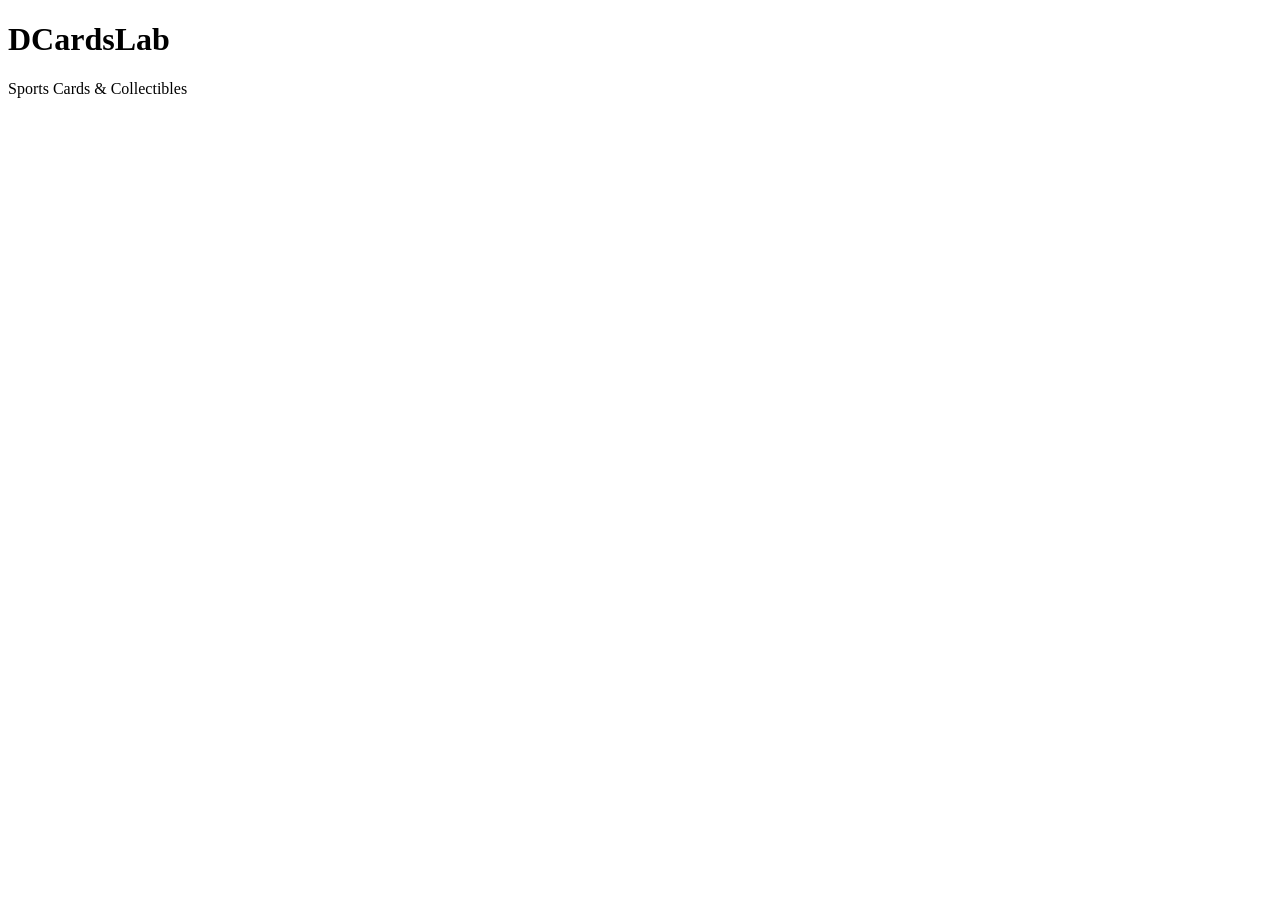
==== index.html @ fd1b4a7f "Add initial index.html file with basic structure" ====
<!DOCTYPE html>
<html lang="de">
<head>
    <meta charset="UTF-8">
    <meta name="viewport" content="width=device-width, initial-scale=1.0">
    <title>DCardsLab</title>
</head>
<body>
    <h1>DCardsLab</h1>
    <p>Sports Cards & Collectibles</p>
</body>
</html>
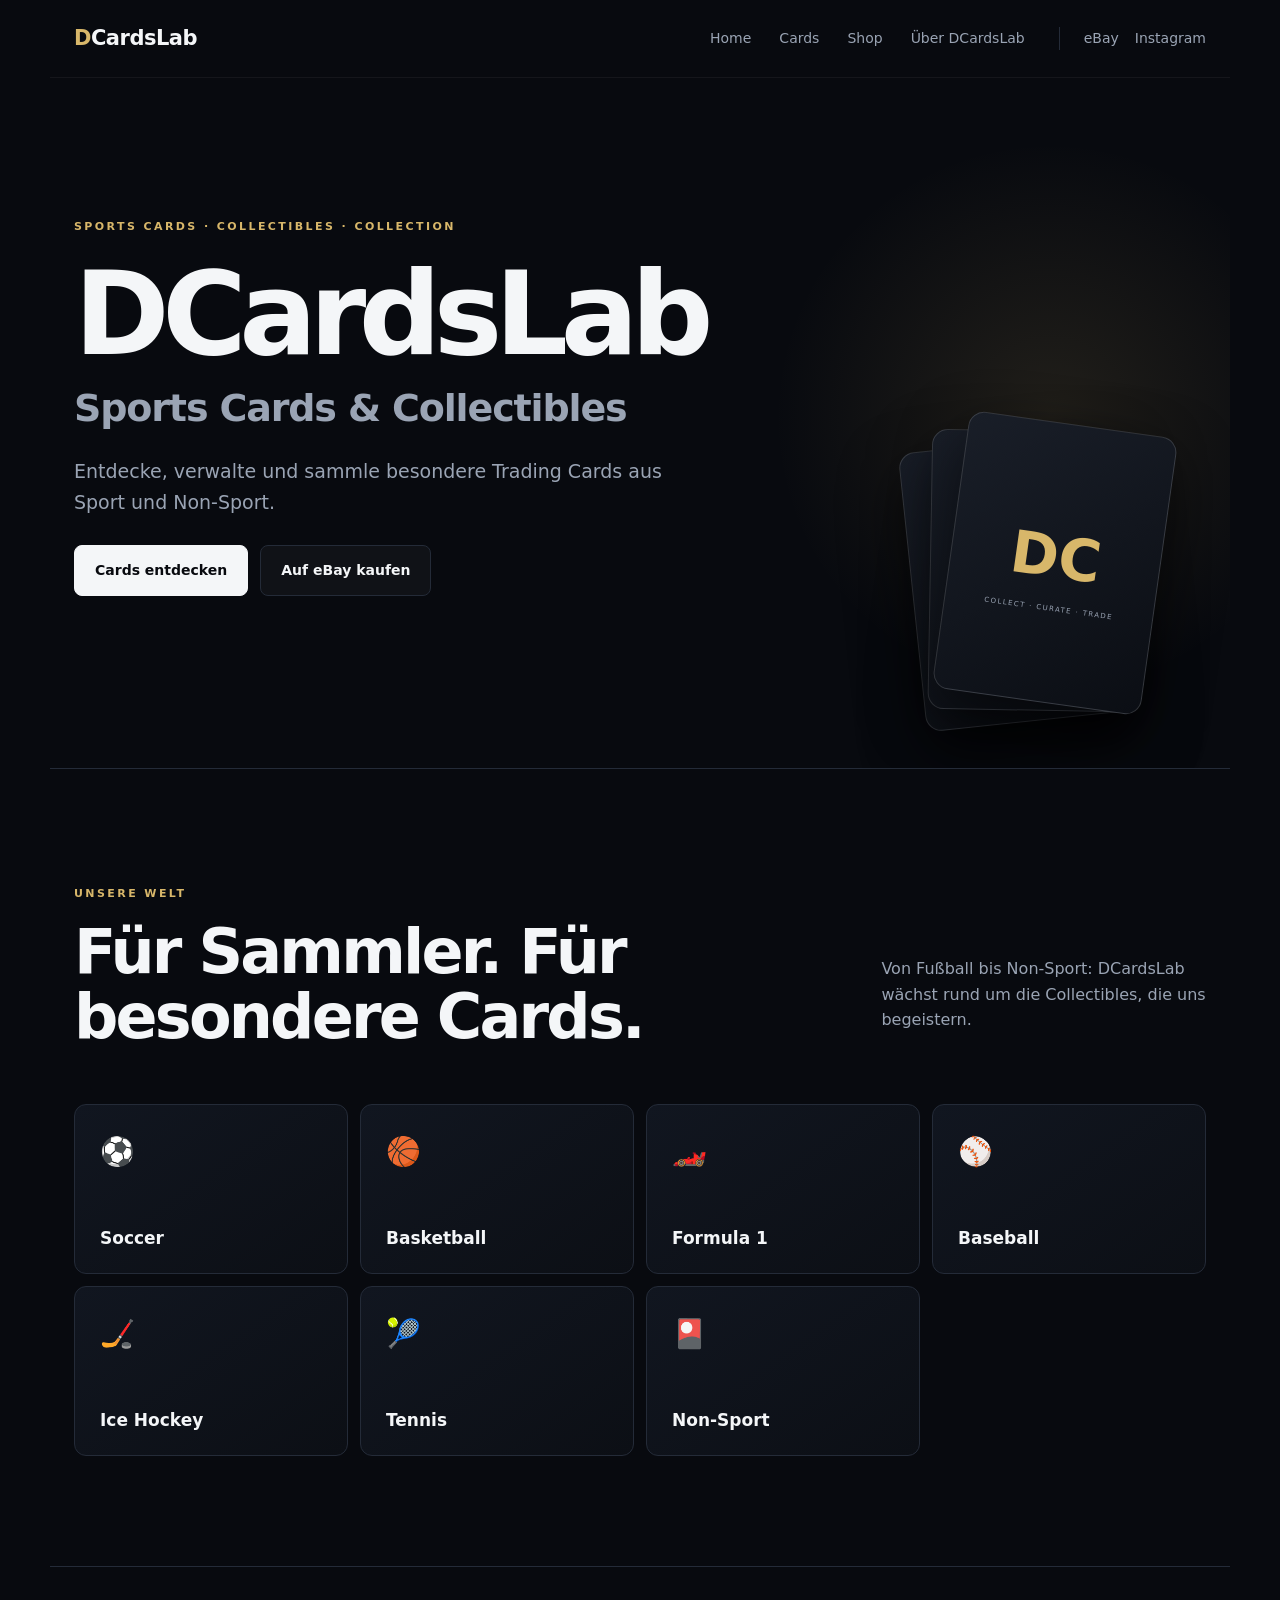
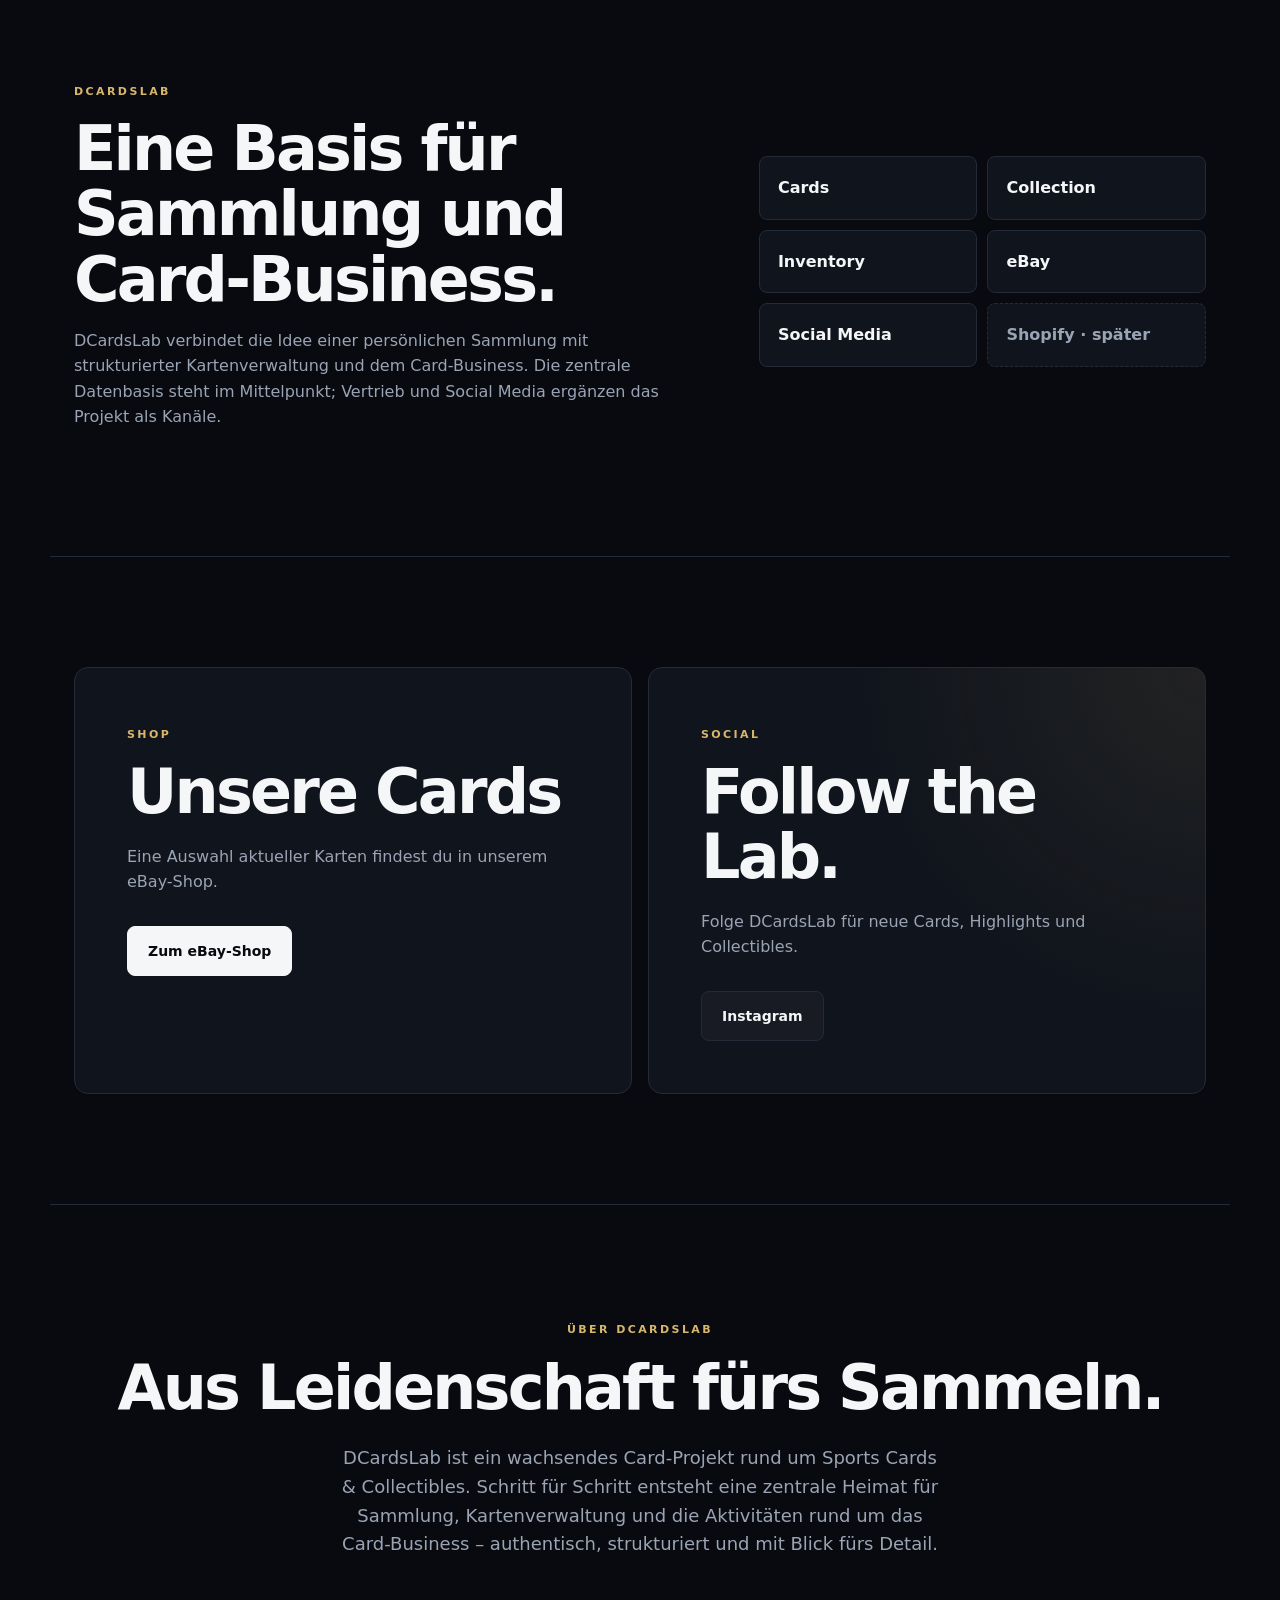
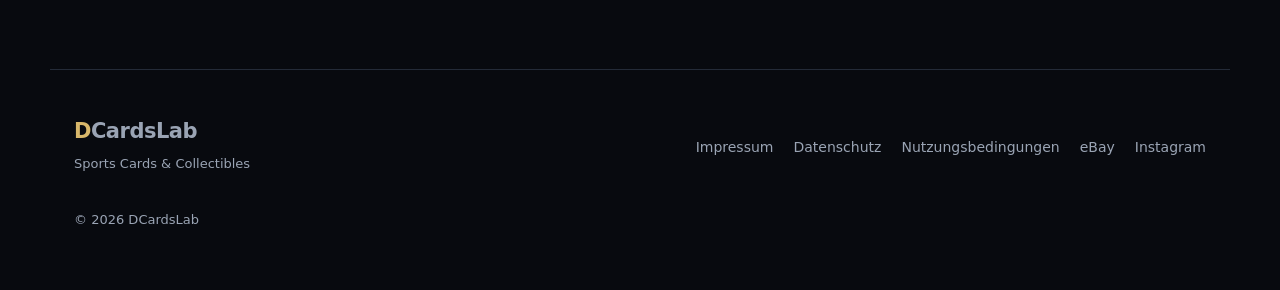
==== commit d42d8030: "Build initial DCardsLab landing page" ====
--- a/index.html
+++ b/index.html
@@ -1,12 +1 @@
-<!DOCTYPE html>
-<html lang="de">
-<head>
-    <meta charset="UTF-8">
-    <meta name="viewport" content="width=device-width, initial-scale=1.0">
-    <title>DCardsLab</title>
-</head>
-<body>
-    <h1>DCardsLab</h1>
-    <p>Sports Cards & Collectibles</p>
-</body>
-</html>
+<!doctype html><html lang="de"><head><meta charset="utf-8"><meta name="viewport" content="width=device-width,initial-scale=1"><meta name="description" content="DCardsLab – Sports Cards & Collectibles. Ein wachsendes Projekt rund um Trading Cards, Sammlung und Card-Business."><meta name="theme-color" content="#090b10"><title>DCardsLab – Sports Cards & Collectibles</title><link rel="stylesheet" href="css/style.css"><script src="js/main.js" defer></script></head><body><header class="site-header"><a class="brand" href="#home" aria-label="DCardsLab Home"><span>D</span>CardsLab</a><button class="nav-toggle" aria-label="Menü öffnen" aria-expanded="false">☰</button><nav class="nav" aria-label="Hauptnavigation"><a href="#home">Home</a><a href="#cards">Cards</a><a href="#shop">Shop</a><a href="#about">Über DCardsLab</a></nav><div class="social-nav"><a data-link="ebay" href="#" rel="noopener">eBay</a><a data-link="instagram" href="#" rel="noopener">Instagram</a></div></header><main><section class="hero" id="home"><div class="hero-glow"></div><div class="eyebrow">Sports Cards · Collectibles · Collection</div><h1>DCardsLab<span>Sports Cards &amp; Collectibles</span></h1><p>Entdecke, verwalte und sammle besondere Trading Cards aus Sport und Non-Sport.</p><div class="actions"><a class="btn primary" href="#cards">Cards entdecken</a><a class="btn ghost" data-link="ebay" href="#">Auf eBay kaufen</a></div><div class="card-stack" aria-hidden="true"><i></i><i></i><i><b>DC</b><small>COLLECT · CURATE · TRADE</small></i></div></section><section class="section" id="cards"><div class="section-head"><div><span class="eyebrow">Unsere Welt</span><h2>Für Sammler. Für besondere Cards.</h2></div><p>Von Fußball bis Non-Sport: DCardsLab wächst rund um die Collectibles, die uns begeistern.</p></div><div class="categories"><article>⚽<h3>Soccer</h3></article><article>🏀<h3>Basketball</h3></article><article>🏎️<h3>Formula 1</h3></article><article>⚾<h3>Baseball</h3></article><article>🏒<h3>Ice Hockey</h3></article><article>🎾<h3>Tennis</h3></article><article>🎴<h3>Non-Sport</h3></article></div></section><section class="section lab"><div><span class="eyebrow">DCardsLab</span><h2>Eine Basis für Sammlung und Card-Business.</h2><p>DCardsLab verbindet die Idee einer persönlichen Sammlung mit strukturierter Kartenverwaltung und dem Card-Business. Die zentrale Datenbasis steht im Mittelpunkt; Vertrieb und Social Media ergänzen das Projekt als Kanäle.</p></div><div class="pill-grid"><span>Cards</span><span>Collection</span><span>Inventory</span><span>eBay</span><span>Social Media</span><span class="future">Shopify · später</span></div></section><section class="section split" id="shop"><div class="panel"><span class="eyebrow">Shop</span><h2>Unsere Cards</h2><p>Eine Auswahl aktueller Karten findest du in unserem eBay-Shop.</p><a class="btn primary" data-link="ebay" href="#">Zum eBay-Shop</a></div><div class="panel social"><span class="eyebrow">Social</span><h2>Follow the Lab.</h2><p>Folge DCardsLab für neue Cards, Highlights und Collectibles.</p><a class="btn ghost" data-link="instagram" href="#">Instagram</a></div></section><section class="section about" id="about"><span class="eyebrow">Über DCardsLab</span><h2>Aus Leidenschaft fürs Sammeln.</h2><p>DCardsLab ist ein wachsendes Card-Projekt rund um Sports Cards &amp; Collectibles. Schritt für Schritt entsteht eine zentrale Heimat für Sammlung, Kartenverwaltung und die Aktivitäten rund um das Card-Business – authentisch, strukturiert und mit Blick fürs Detail.</p></section></main><footer><div><a class="brand" href="#home"><span>D</span>CardsLab</a><p>Sports Cards &amp; Collectibles</p></div><nav aria-label="Footer"><a href="impressum.html">Impressum</a><a href="datenschutz.html">Datenschutz</a><a href="nutzungsbedingungen.html">Nutzungsbedingungen</a><a data-link="ebay" href="#">eBay</a><a data-link="instagram" href="#">Instagram</a></nav><small>© <span id="year"></span> DCardsLab</small></footer></body></html>
--- a/css/style.css
+++ b/css/style.css
@@ -0,0 +1 @@
+:root{--bg:#080a0f;--surface:#10141c;--line:#242b38;--text:#f4f6f8;--muted:#9aa4b4;--accent:#d8b76a;--max:1180px}*{box-sizing:border-box}html{scroll-behavior:smooth}body{margin:0;background:var(--bg);color:var(--text);font-family:Inter,ui-sans-serif,system-ui,-apple-system,BlinkMacSystemFont,"Segoe UI",sans-serif;line-height:1.6}a{color:inherit;text-decoration:none}.site-header{height:78px;max-width:var(--max);margin:auto;padding:0 24px;display:flex;align-items:center;gap:34px;border-bottom:1px solid #ffffff0d;position:relative;z-index:10}.brand{font-size:21px;font-weight:800;letter-spacing:-.5px}.brand span{color:var(--accent)}.nav{display:flex;gap:28px;margin-left:auto}.nav a,.social-nav a,footer a{color:var(--muted);font-size:14px;transition:.2s}.nav a:hover,.social-nav a:hover,footer a:hover{color:var(--text)}.social-nav{display:flex;gap:16px;padding-left:24px;border-left:1px solid var(--line)}.nav-toggle{display:none;background:none;border:0;color:white;font-size:24px}.hero{max-width:var(--max);min-height:690px;margin:auto;padding:140px 24px 100px;position:relative;overflow:hidden}.hero-glow{position:absolute;width:600px;height:600px;right:-120px;top:40px;background:radial-gradient(circle,#d8b76a1f,transparent 65%);pointer-events:none}.eyebrow{text-transform:uppercase;letter-spacing:.22em;font-size:11px;font-weight:700;color:var(--accent)}h1,h2,h3{line-height:1.05;margin:0}h1{font-size:clamp(64px,9vw,128px);letter-spacing:-.065em;max-width:850px;margin-top:18px}h1 span{display:block;font-size:clamp(23px,3vw,38px);letter-spacing:-.03em;color:var(--muted);margin-top:14px}h2{font-size:clamp(36px,5vw,62px);letter-spacing:-.045em}.hero>p{max-width:590px;font-size:19px;color:var(--muted);margin:28px 0}.actions{display:flex;gap:12px}.btn{display:inline-flex;padding:13px 20px;border-radius:8px;font-size:14px;font-weight:700;border:1px solid var(--line);transition:.25s}.btn:hover{transform:translateY(-2px)}.primary{background:var(--text);color:#080a0f;border-color:var(--text)}.ghost{background:#ffffff08}.card-stack{position:absolute;right:70px;bottom:65px;width:210px;height:280px;transform:rotate(8deg)}.card-stack i{position:absolute;inset:0;border:1px solid #ffffff25;border-radius:16px;background:linear-gradient(145deg,#191e28,#0b0e14);box-shadow:0 25px 60px #0008}.card-stack i:nth-child(1){transform:rotate(-14deg) translate(-40px,15px)}.card-stack i:nth-child(2){transform:rotate(-7deg) translate(-20px,8px)}.card-stack i:nth-child(3){display:flex;flex-direction:column;align-items:center;justify-content:center}.card-stack b{font-style:normal;font-size:58px;color:var(--accent)}.card-stack small{font-style:normal;font-size:7px;letter-spacing:.2em;color:var(--muted)}.section{max-width:var(--max);margin:auto;padding:110px 24px;border-top:1px solid var(--line)}.section-head{display:grid;grid-template-columns:1.4fr .6fr;gap:50px;align-items:end}.section-head h2,.lab h2{margin-top:14px}.section-head p,.lab p,.panel p,.about p{color:var(--muted);max-width:600px}.categories{display:grid;grid-template-columns:repeat(4,1fr);gap:12px;margin-top:55px}.categories article{min-height:170px;padding:25px;border:1px solid var(--line);border-radius:12px;background:linear-gradient(145deg,#111620,#0c0f15);font-size:28px;display:flex;flex-direction:column;justify-content:space-between;transition:.25s}.categories article:hover{transform:translateY(-4px);border-color:#d8b76a55}.categories h3{font-size:17px}.lab{display:grid;grid-template-columns:1.15fr .85fr;gap:80px}.pill-grid{display:grid;grid-template-columns:1fr 1fr;gap:10px;align-content:center}.pill-grid span{padding:18px;border:1px solid var(--line);border-radius:8px;background:var(--surface);font-weight:650}.pill-grid .future{color:var(--muted);border-style:dashed}.split{display:grid;grid-template-columns:1fr 1fr;gap:16px}.panel{padding:52px;border:1px solid var(--line);border-radius:14px;background:var(--surface)}.panel h2{margin:13px 0 20px}.panel .btn{margin-top:15px}.social{background:radial-gradient(circle at 100% 0,#d8b76a16,transparent 50%),var(--surface)}.about{text-align:center}.about p{margin:24px auto 0;font-size:18px}.about h2{margin-top:14px}footer{max-width:var(--max);margin:auto;padding:45px 24px 55px;border-top:1px solid var(--line);display:grid;grid-template-columns:1fr auto;gap:25px;align-items:center}footer p,footer small{color:var(--muted);font-size:13px;margin:5px 0}footer nav{display:flex;gap:20px;flex-wrap:wrap}footer small{grid-column:1/-1}.legal{max-width:820px;margin:auto;padding:90px 24px 140px}.legal h1{font-size:clamp(42px,7vw,72px);margin-bottom:35px}.notice{border:1px dashed #d8b76a88;background:#d8b76a0c;padding:22px;border-radius:10px;color:#d9c48e}.legal-back{display:inline-block;margin-bottom:45px;color:var(--muted)}@media(max-width:850px){.site-header{height:68px}.nav-toggle{display:block;margin-left:auto}.nav,.social-nav{display:none}.nav.open{display:flex;position:absolute;top:68px;left:16px;right:16px;padding:22px;flex-direction:column;background:#10141cf5;border:1px solid var(--line);border-radius:10px}.hero{padding-top:100px;min-height:650px}.card-stack{opacity:.28;right:-20px}.section-head,.lab,.split{grid-template-columns:1fr}.categories{grid-template-columns:repeat(2,1fr)}.lab{gap:40px}footer{grid-template-columns:1fr}footer small{grid-column:auto}}@media(max-width:520px){h1{font-size:58px}.hero{padding-top:80px}.categories{grid-template-columns:1fr 1fr}.categories article{min-height:130px;padding:18px}.panel{padding:32px}.section{padding-top:80px;padding-bottom:80px}.actions{flex-direction:column;align-items:flex-start}footer nav{flex-direction:column;gap:10px}}@media(prefers-reduced-motion:reduce){html{scroll-behavior:auto}.btn,.categories article{transition:none}}
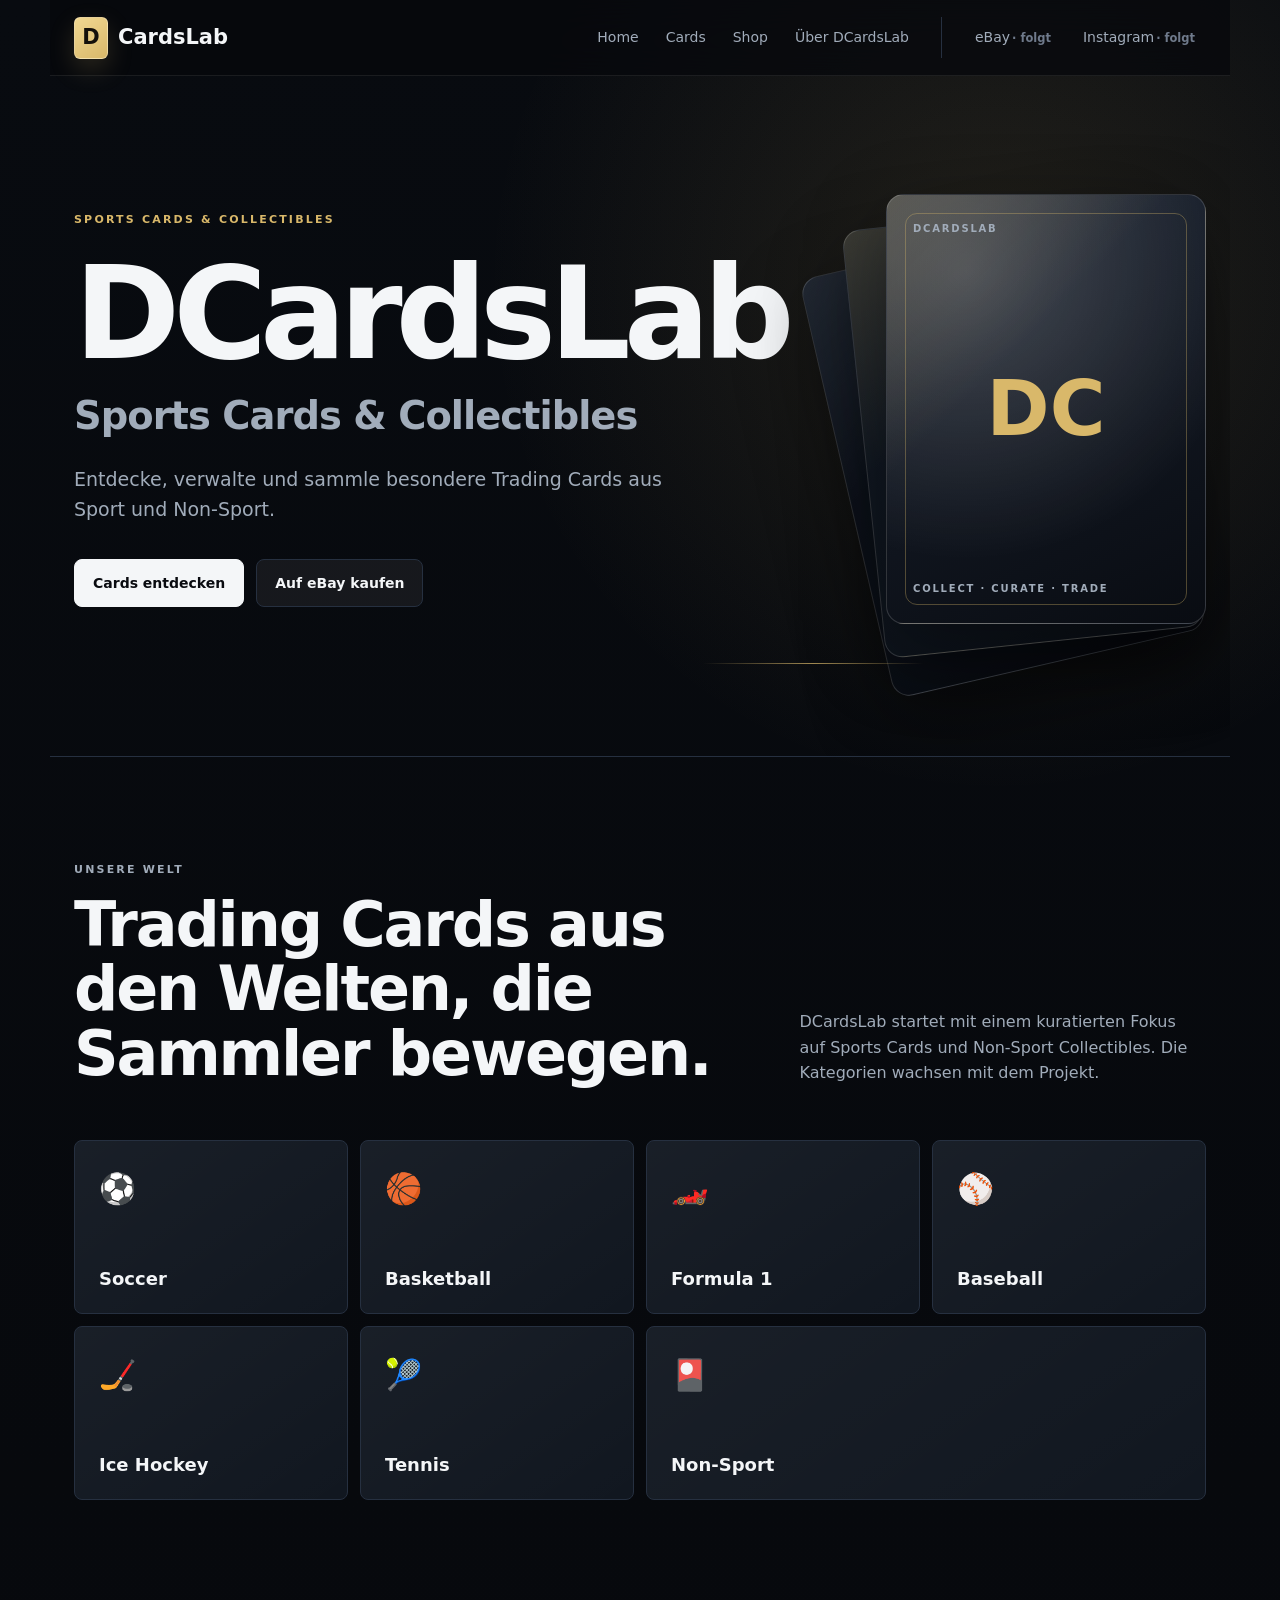
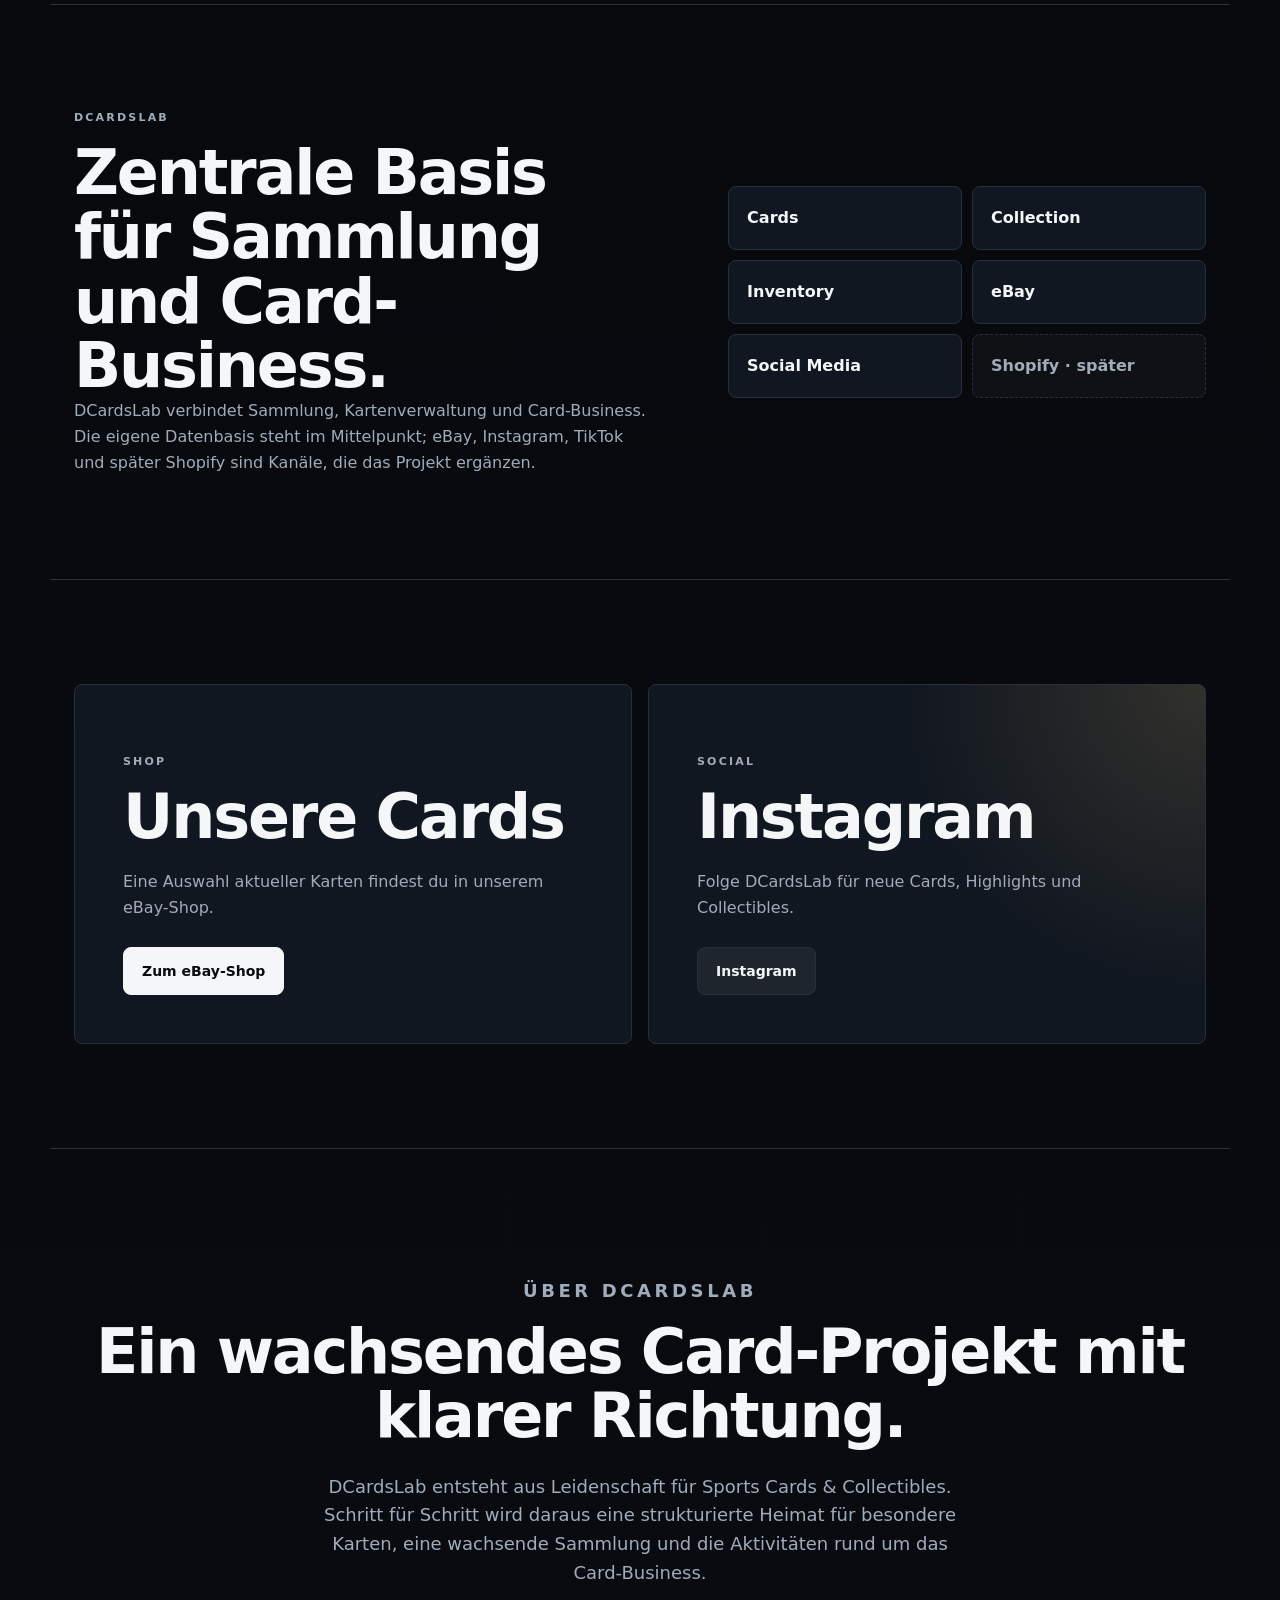
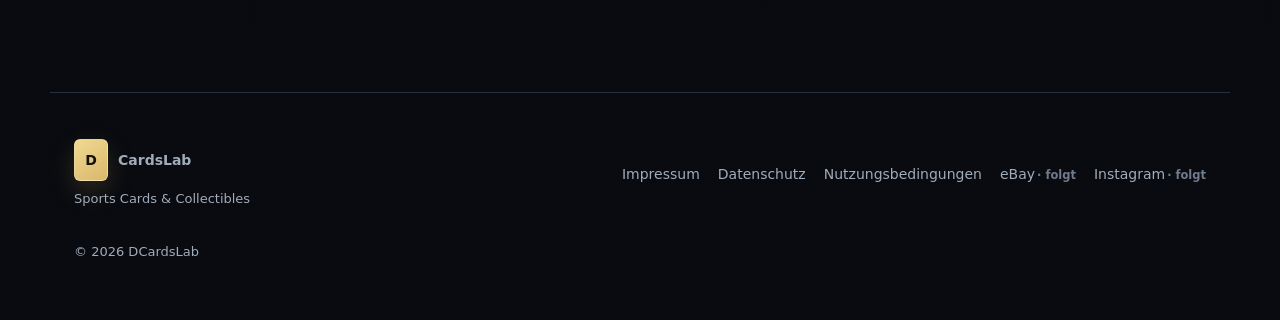
==== commit 0169216a: "Refine DCardsLab static landing page" ====
--- a/index.html
+++ b/index.html
@@ -1 +1,169 @@
-<!doctype html><html lang="de"><head><meta charset="utf-8"><meta name="viewport" content="width=device-width,initial-scale=1"><meta name="description" content="DCardsLab – Sports Cards & Collectibles. Ein wachsendes Projekt rund um Trading Cards, Sammlung und Card-Business."><meta name="theme-color" content="#090b10"><title>DCardsLab – Sports Cards & Collectibles</title><link rel="stylesheet" href="css/style.css"><script src="js/main.js" defer></script></head><body><header class="site-header"><a class="brand" href="#home" aria-label="DCardsLab Home"><span>D</span>CardsLab</a><button class="nav-toggle" aria-label="Menü öffnen" aria-expanded="false">☰</button><nav class="nav" aria-label="Hauptnavigation"><a href="#home">Home</a><a href="#cards">Cards</a><a href="#shop">Shop</a><a href="#about">Über DCardsLab</a></nav><div class="social-nav"><a data-link="ebay" href="#" rel="noopener">eBay</a><a data-link="instagram" href="#" rel="noopener">Instagram</a></div></header><main><section class="hero" id="home"><div class="hero-glow"></div><div class="eyebrow">Sports Cards · Collectibles · Collection</div><h1>DCardsLab<span>Sports Cards &amp; Collectibles</span></h1><p>Entdecke, verwalte und sammle besondere Trading Cards aus Sport und Non-Sport.</p><div class="actions"><a class="btn primary" href="#cards">Cards entdecken</a><a class="btn ghost" data-link="ebay" href="#">Auf eBay kaufen</a></div><div class="card-stack" aria-hidden="true"><i></i><i></i><i><b>DC</b><small>COLLECT · CURATE · TRADE</small></i></div></section><section class="section" id="cards"><div class="section-head"><div><span class="eyebrow">Unsere Welt</span><h2>Für Sammler. Für besondere Cards.</h2></div><p>Von Fußball bis Non-Sport: DCardsLab wächst rund um die Collectibles, die uns begeistern.</p></div><div class="categories"><article>⚽<h3>Soccer</h3></article><article>🏀<h3>Basketball</h3></article><article>🏎️<h3>Formula 1</h3></article><article>⚾<h3>Baseball</h3></article><article>🏒<h3>Ice Hockey</h3></article><article>🎾<h3>Tennis</h3></article><article>🎴<h3>Non-Sport</h3></article></div></section><section class="section lab"><div><span class="eyebrow">DCardsLab</span><h2>Eine Basis für Sammlung und Card-Business.</h2><p>DCardsLab verbindet die Idee einer persönlichen Sammlung mit strukturierter Kartenverwaltung und dem Card-Business. Die zentrale Datenbasis steht im Mittelpunkt; Vertrieb und Social Media ergänzen das Projekt als Kanäle.</p></div><div class="pill-grid"><span>Cards</span><span>Collection</span><span>Inventory</span><span>eBay</span><span>Social Media</span><span class="future">Shopify · später</span></div></section><section class="section split" id="shop"><div class="panel"><span class="eyebrow">Shop</span><h2>Unsere Cards</h2><p>Eine Auswahl aktueller Karten findest du in unserem eBay-Shop.</p><a class="btn primary" data-link="ebay" href="#">Zum eBay-Shop</a></div><div class="panel social"><span class="eyebrow">Social</span><h2>Follow the Lab.</h2><p>Folge DCardsLab für neue Cards, Highlights und Collectibles.</p><a class="btn ghost" data-link="instagram" href="#">Instagram</a></div></section><section class="section about" id="about"><span class="eyebrow">Über DCardsLab</span><h2>Aus Leidenschaft fürs Sammeln.</h2><p>DCardsLab ist ein wachsendes Card-Projekt rund um Sports Cards &amp; Collectibles. Schritt für Schritt entsteht eine zentrale Heimat für Sammlung, Kartenverwaltung und die Aktivitäten rund um das Card-Business – authentisch, strukturiert und mit Blick fürs Detail.</p></section></main><footer><div><a class="brand" href="#home"><span>D</span>CardsLab</a><p>Sports Cards &amp; Collectibles</p></div><nav aria-label="Footer"><a href="impressum.html">Impressum</a><a href="datenschutz.html">Datenschutz</a><a href="nutzungsbedingungen.html">Nutzungsbedingungen</a><a data-link="ebay" href="#">eBay</a><a data-link="instagram" href="#">Instagram</a></nav><small>© <span id="year"></span> DCardsLab</small></footer></body></html>+<!doctype html>
+<html lang="de">
+  <head>
+    <meta charset="utf-8">
+    <meta name="viewport" content="width=device-width, initial-scale=1">
+    <meta
+      name="description"
+      content="DCardsLab - Sports Cards & Collectibles. Ein wachsendes Card-Projekt für Trading Cards, Sammlung und Card-Business."
+    >
+    <meta name="theme-color" content="#090b10">
+    <meta property="og:title" content="DCardsLab - Sports Cards & Collectibles">
+    <meta
+      property="og:description"
+      content="Entdecke, verwalte und sammle besondere Trading Cards aus Sport und Non-Sport."
+    >
+    <meta property="og:type" content="website">
+    <meta property="og:url" content="https://dcardslab.de">
+    <title>DCardsLab - Sports Cards & Collectibles</title>
+    <link rel="stylesheet" href="css/style.css">
+    <script src="js/main.js" defer></script>
+  </head>
+  <body>
+    <header class="site-header">
+      <a class="brand" href="#home" aria-label="DCardsLab Home">
+        <span class="brand-mark">D</span>
+        <span>CardsLab</span>
+      </a>
+
+      <button class="nav-toggle" type="button" aria-label="Menü öffnen" aria-expanded="false">
+        <span></span>
+        <span></span>
+        <span></span>
+      </button>
+
+      <nav class="nav" aria-label="Hauptnavigation">
+        <a href="#home">Home</a>
+        <a href="#cards">Cards</a>
+        <a href="#shop">Shop</a>
+        <a href="#about">Über DCardsLab</a>
+        <a class="mobile-only" data-link="ebay" href="#">eBay</a>
+        <a class="mobile-only" data-link="instagram" href="#">Instagram</a>
+      </nav>
+
+      <div class="header-actions" aria-label="Externe Links">
+        <a data-link="ebay" href="#">eBay</a>
+        <a data-link="instagram" href="#">Instagram</a>
+      </div>
+    </header>
+
+    <main>
+      <section class="hero" id="home" aria-labelledby="hero-title">
+        <div class="hero-content">
+          <p class="eyebrow">Sports Cards & Collectibles</p>
+          <h1 id="hero-title">
+            DCardsLab
+            <span>Sports Cards &amp; Collectibles</span>
+          </h1>
+          <p class="hero-copy">
+            Entdecke, verwalte und sammle besondere Trading Cards aus Sport und Non-Sport.
+          </p>
+          <div class="actions" aria-label="Hauptaktionen">
+            <a class="btn btn-primary" href="#cards">Cards entdecken</a>
+            <a class="btn btn-secondary" data-link="ebay" href="#">Auf eBay kaufen</a>
+          </div>
+        </div>
+
+        <div class="hero-visual" aria-hidden="true">
+          <div class="foil-card card-back"></div>
+          <div class="foil-card card-mid"></div>
+          <div class="foil-card card-front">
+            <div class="card-topline">DCARDSLAB</div>
+            <div class="card-symbol">DC</div>
+            <div class="card-bottomline">Collect · Curate · Trade</div>
+          </div>
+        </div>
+      </section>
+
+      <section class="section" id="cards" aria-labelledby="world-title">
+        <div class="section-head">
+          <div>
+            <p class="eyebrow">Unsere Welt</p>
+            <h2 id="world-title">Trading Cards aus den Welten, die Sammler bewegen.</h2>
+          </div>
+          <p>
+            DCardsLab startet mit einem kuratierten Fokus auf Sports Cards und Non-Sport
+            Collectibles. Die Kategorien wachsen mit dem Projekt.
+          </p>
+        </div>
+
+        <div class="categories" aria-label="Card-Kategorien">
+          <article class="category-card"><span>⚽</span><h3>Soccer</h3></article>
+          <article class="category-card"><span>🏀</span><h3>Basketball</h3></article>
+          <article class="category-card"><span>🏎️</span><h3>Formula 1</h3></article>
+          <article class="category-card"><span>⚾</span><h3>Baseball</h3></article>
+          <article class="category-card"><span>🏒</span><h3>Ice Hockey</h3></article>
+          <article class="category-card"><span>🎾</span><h3>Tennis</h3></article>
+          <article class="category-card category-wide"><span>🎴</span><h3>Non-Sport</h3></article>
+        </div>
+      </section>
+
+      <section class="section lab-section" aria-labelledby="lab-title">
+        <div class="lab-copy">
+          <p class="eyebrow">DCardsLab</p>
+          <h2 id="lab-title">Zentrale Basis für Sammlung und Card-Business.</h2>
+          <p>
+            DCardsLab verbindet Sammlung, Kartenverwaltung und Card-Business. Die
+            eigene Datenbasis steht im Mittelpunkt; eBay, Instagram, TikTok und später
+            Shopify sind Kanäle, die das Projekt ergänzen.
+          </p>
+        </div>
+
+        <div class="pill-grid" aria-label="Schwerpunkte">
+          <span>Cards</span>
+          <span>Collection</span>
+          <span>Inventory</span>
+          <span>eBay</span>
+          <span>Social Media</span>
+          <span class="future">Shopify · später</span>
+        </div>
+      </section>
+
+      <section class="section split-section" id="shop" aria-labelledby="shop-title">
+        <article class="feature-panel">
+          <p class="eyebrow">Shop</p>
+          <h2 id="shop-title">Unsere Cards</h2>
+          <p>Eine Auswahl aktueller Karten findest du in unserem eBay-Shop.</p>
+          <a class="btn btn-primary" data-link="ebay" href="#">Zum eBay-Shop</a>
+        </article>
+
+        <article class="feature-panel feature-panel-social">
+          <p class="eyebrow">Social</p>
+          <h2>Instagram</h2>
+          <p>Folge DCardsLab für neue Cards, Highlights und Collectibles.</p>
+          <a class="btn btn-secondary" data-link="instagram" href="#">Instagram</a>
+        </article>
+      </section>
+
+      <section class="section about-section" id="about" aria-labelledby="about-title">
+        <p class="eyebrow">Über DCardsLab</p>
+        <h2 id="about-title">Ein wachsendes Card-Projekt mit klarer Richtung.</h2>
+        <p>
+          DCardsLab entsteht aus Leidenschaft für Sports Cards & Collectibles. Schritt
+          für Schritt wird daraus eine strukturierte Heimat für besondere Karten, eine
+          wachsende Sammlung und die Aktivitäten rund um das Card-Business.
+        </p>
+      </section>
+    </main>
+
+    <footer class="site-footer">
+      <div>
+        <a class="brand" href="#home" aria-label="DCardsLab Home">
+          <span class="brand-mark">D</span>
+          <span>CardsLab</span>
+        </a>
+        <p>Sports Cards &amp; Collectibles</p>
+      </div>
+
+      <nav aria-label="Footer">
+        <a href="impressum.html">Impressum</a>
+        <a href="datenschutz.html">Datenschutz</a>
+        <a href="nutzungsbedingungen.html">Nutzungsbedingungen</a>
+        <a data-link="ebay" href="#">eBay</a>
+        <a data-link="instagram" href="#">Instagram</a>
+      </nav>
+
+      <small>&copy; <span id="year"></span> DCardsLab</small>
+    </footer>
+  </body>
+</html>
--- a/css/style.css
+++ b/css/style.css
@@ -1 +1,734 @@
-:root{--bg:#080a0f;--surface:#10141c;--line:#242b38;--text:#f4f6f8;--muted:#9aa4b4;--accent:#d8b76a;--max:1180px}*{box-sizing:border-box}html{scroll-behavior:smooth}body{margin:0;background:var(--bg);color:var(--text);font-family:Inter,ui-sans-serif,system-ui,-apple-system,BlinkMacSystemFont,"Segoe UI",sans-serif;line-height:1.6}a{color:inherit;text-decoration:none}.site-header{height:78px;max-width:var(--max);margin:auto;padding:0 24px;display:flex;align-items:center;gap:34px;border-bottom:1px solid #ffffff0d;position:relative;z-index:10}.brand{font-size:21px;font-weight:800;letter-spacing:-.5px}.brand span{color:var(--accent)}.nav{display:flex;gap:28px;margin-left:auto}.nav a,.social-nav a,footer a{color:var(--muted);font-size:14px;transition:.2s}.nav a:hover,.social-nav a:hover,footer a:hover{color:var(--text)}.social-nav{display:flex;gap:16px;padding-left:24px;border-left:1px solid var(--line)}.nav-toggle{display:none;background:none;border:0;color:white;font-size:24px}.hero{max-width:var(--max);min-height:690px;margin:auto;padding:140px 24px 100px;position:relative;overflow:hidden}.hero-glow{position:absolute;width:600px;height:600px;right:-120px;top:40px;background:radial-gradient(circle,#d8b76a1f,transparent 65%);pointer-events:none}.eyebrow{text-transform:uppercase;letter-spacing:.22em;font-size:11px;font-weight:700;color:var(--accent)}h1,h2,h3{line-height:1.05;margin:0}h1{font-size:clamp(64px,9vw,128px);letter-spacing:-.065em;max-width:850px;margin-top:18px}h1 span{display:block;font-size:clamp(23px,3vw,38px);letter-spacing:-.03em;color:var(--muted);margin-top:14px}h2{font-size:clamp(36px,5vw,62px);letter-spacing:-.045em}.hero>p{max-width:590px;font-size:19px;color:var(--muted);margin:28px 0}.actions{display:flex;gap:12px}.btn{display:inline-flex;padding:13px 20px;border-radius:8px;font-size:14px;font-weight:700;border:1px solid var(--line);transition:.25s}.btn:hover{transform:translateY(-2px)}.primary{background:var(--text);color:#080a0f;border-color:var(--text)}.ghost{background:#ffffff08}.card-stack{position:absolute;right:70px;bottom:65px;width:210px;height:280px;transform:rotate(8deg)}.card-stack i{position:absolute;inset:0;border:1px solid #ffffff25;border-radius:16px;background:linear-gradient(145deg,#191e28,#0b0e14);box-shadow:0 25px 60px #0008}.card-stack i:nth-child(1){transform:rotate(-14deg) translate(-40px,15px)}.card-stack i:nth-child(2){transform:rotate(-7deg) translate(-20px,8px)}.card-stack i:nth-child(3){display:flex;flex-direction:column;align-items:center;justify-content:center}.card-stack b{font-style:normal;font-size:58px;color:var(--accent)}.card-stack small{font-style:normal;font-size:7px;letter-spacing:.2em;color:var(--muted)}.section{max-width:var(--max);margin:auto;padding:110px 24px;border-top:1px solid var(--line)}.section-head{display:grid;grid-template-columns:1.4fr .6fr;gap:50px;align-items:end}.section-head h2,.lab h2{margin-top:14px}.section-head p,.lab p,.panel p,.about p{color:var(--muted);max-width:600px}.categories{display:grid;grid-template-columns:repeat(4,1fr);gap:12px;margin-top:55px}.categories article{min-height:170px;padding:25px;border:1px solid var(--line);border-radius:12px;background:linear-gradient(145deg,#111620,#0c0f15);font-size:28px;display:flex;flex-direction:column;justify-content:space-between;transition:.25s}.categories article:hover{transform:translateY(-4px);border-color:#d8b76a55}.categories h3{font-size:17px}.lab{display:grid;grid-template-columns:1.15fr .85fr;gap:80px}.pill-grid{display:grid;grid-template-columns:1fr 1fr;gap:10px;align-content:center}.pill-grid span{padding:18px;border:1px solid var(--line);border-radius:8px;background:var(--surface);font-weight:650}.pill-grid .future{color:var(--muted);border-style:dashed}.split{display:grid;grid-template-columns:1fr 1fr;gap:16px}.panel{padding:52px;border:1px solid var(--line);border-radius:14px;background:var(--surface)}.panel h2{margin:13px 0 20px}.panel .btn{margin-top:15px}.social{background:radial-gradient(circle at 100% 0,#d8b76a16,transparent 50%),var(--surface)}.about{text-align:center}.about p{margin:24px auto 0;font-size:18px}.about h2{margin-top:14px}footer{max-width:var(--max);margin:auto;padding:45px 24px 55px;border-top:1px solid var(--line);display:grid;grid-template-columns:1fr auto;gap:25px;align-items:center}footer p,footer small{color:var(--muted);font-size:13px;margin:5px 0}footer nav{display:flex;gap:20px;flex-wrap:wrap}footer small{grid-column:1/-1}.legal{max-width:820px;margin:auto;padding:90px 24px 140px}.legal h1{font-size:clamp(42px,7vw,72px);margin-bottom:35px}.notice{border:1px dashed #d8b76a88;background:#d8b76a0c;padding:22px;border-radius:10px;color:#d9c48e}.legal-back{display:inline-block;margin-bottom:45px;color:var(--muted)}@media(max-width:850px){.site-header{height:68px}.nav-toggle{display:block;margin-left:auto}.nav,.social-nav{display:none}.nav.open{display:flex;position:absolute;top:68px;left:16px;right:16px;padding:22px;flex-direction:column;background:#10141cf5;border:1px solid var(--line);border-radius:10px}.hero{padding-top:100px;min-height:650px}.card-stack{opacity:.28;right:-20px}.section-head,.lab,.split{grid-template-columns:1fr}.categories{grid-template-columns:repeat(2,1fr)}.lab{gap:40px}footer{grid-template-columns:1fr}footer small{grid-column:auto}}@media(max-width:520px){h1{font-size:58px}.hero{padding-top:80px}.categories{grid-template-columns:1fr 1fr}.categories article{min-height:130px;padding:18px}.panel{padding:32px}.section{padding-top:80px;padding-bottom:80px}.actions{flex-direction:column;align-items:flex-start}footer nav{flex-direction:column;gap:10px}}@media(prefers-reduced-motion:reduce){html{scroll-behavior:auto}.btn,.categories article{transition:none}}+:root {
+  --bg: #07090d;
+  --bg-soft: #0c1017;
+  --surface: #111720;
+  --surface-strong: #171d27;
+  --line: #263040;
+  --line-soft: rgba(255, 255, 255, 0.08);
+  --text: #f4f6f8;
+  --muted: #a1acba;
+  --subtle: #6f7a8b;
+  --accent: #d9b86a;
+  --accent-soft: rgba(217, 184, 106, 0.16);
+  --max: 1180px;
+  --radius: 8px;
+  --shadow: 0 28px 80px rgba(0, 0, 0, 0.34);
+}
+
+* {
+  box-sizing: border-box;
+}
+
+html {
+  scroll-behavior: smooth;
+}
+
+body {
+  margin: 0;
+  overflow-x: hidden;
+  background:
+    radial-gradient(circle at 78% 8%, rgba(217, 184, 106, 0.13), transparent 32rem),
+    linear-gradient(180deg, #080b10 0%, var(--bg) 42%, #090b10 100%);
+  color: var(--text);
+  font-family: Inter, ui-sans-serif, system-ui, -apple-system, BlinkMacSystemFont, "Segoe UI", sans-serif;
+  line-height: 1.6;
+}
+
+body.nav-open {
+  overflow: hidden;
+}
+
+a {
+  color: inherit;
+  text-decoration: none;
+}
+
+a:focus-visible,
+button:focus-visible {
+  outline: 2px solid var(--accent);
+  outline-offset: 4px;
+}
+
+.site-header {
+  position: sticky;
+  top: 0;
+  z-index: 20;
+  display: flex;
+  align-items: center;
+  gap: 32px;
+  width: 100%;
+  max-width: var(--max);
+  min-height: 76px;
+  margin: 0 auto;
+  padding: 0 24px;
+  background: rgba(7, 9, 13, 0.76);
+  border-bottom: 1px solid var(--line-soft);
+  backdrop-filter: blur(18px);
+}
+
+.brand {
+  display: inline-flex;
+  align-items: center;
+  gap: 10px;
+  font-size: 21px;
+  font-weight: 800;
+  line-height: 1;
+}
+
+.brand-mark {
+  display: grid;
+  place-items: center;
+  width: 34px;
+  height: 42px;
+  color: #14100a;
+  background: linear-gradient(145deg, #f1d892, var(--accent));
+  border: 1px solid rgba(255, 255, 255, 0.28);
+  border-radius: 6px;
+  box-shadow: 0 10px 26px rgba(217, 184, 106, 0.18);
+}
+
+.nav {
+  display: flex;
+  align-items: center;
+  gap: 27px;
+  margin-left: auto;
+}
+
+.nav a,
+.header-actions a,
+.site-footer a {
+  color: var(--muted);
+  font-size: 14px;
+  transition: color 180ms ease, border-color 180ms ease, background 180ms ease;
+}
+
+.nav a:hover,
+.header-actions a:hover,
+.site-footer a:hover {
+  color: var(--text);
+}
+
+.header-actions {
+  display: flex;
+  gap: 10px;
+  padding-left: 22px;
+  border-left: 1px solid var(--line);
+}
+
+.header-actions a {
+  padding: 8px 10px;
+  border: 1px solid transparent;
+  border-radius: var(--radius);
+}
+
+.header-actions a:hover {
+  border-color: var(--line);
+  background: rgba(255, 255, 255, 0.04);
+}
+
+.mobile-only,
+.nav-toggle {
+  display: none;
+}
+
+.nav-toggle {
+  width: 42px;
+  height: 42px;
+  margin-left: auto;
+  padding: 10px;
+  border: 1px solid var(--line);
+  border-radius: var(--radius);
+  background: rgba(255, 255, 255, 0.04);
+  color: var(--text);
+}
+
+.nav-toggle span {
+  display: block;
+  height: 2px;
+  margin: 5px 0;
+  background: currentColor;
+  border-radius: 10px;
+  transition: transform 180ms ease, opacity 180ms ease;
+}
+
+.nav-toggle[aria-expanded="true"] span:nth-child(1) {
+  transform: translateY(7px) rotate(45deg);
+}
+
+.nav-toggle[aria-expanded="true"] span:nth-child(2) {
+  opacity: 0;
+}
+
+.nav-toggle[aria-expanded="true"] span:nth-child(3) {
+  transform: translateY(-7px) rotate(-45deg);
+}
+
+.hero {
+  position: relative;
+  display: grid;
+  grid-template-columns: minmax(0, 1fr) 360px;
+  gap: 70px;
+  align-items: center;
+  width: 100%;
+  max-width: var(--max);
+  min-height: 680px;
+  margin: 0 auto;
+  padding: 96px 24px 110px;
+  overflow: hidden;
+}
+
+.hero-content,
+.section-head > *,
+.lab-copy,
+.feature-panel,
+.about-section {
+  min-width: 0;
+}
+
+.hero::after {
+  position: absolute;
+  right: 26%;
+  bottom: 92px;
+  width: 220px;
+  height: 1px;
+  content: "";
+  background: linear-gradient(90deg, transparent, rgba(217, 184, 106, 0.72), transparent);
+}
+
+.eyebrow {
+  margin: 0;
+  color: var(--accent);
+  font-size: 11px;
+  font-weight: 800;
+  letter-spacing: 0.2em;
+  text-transform: uppercase;
+}
+
+h1,
+h2,
+h3 {
+  margin: 0;
+  line-height: 1.04;
+}
+
+h1 {
+  max-width: 850px;
+  margin-top: 18px;
+  font-size: clamp(58px, 10vw, 132px);
+  letter-spacing: -0.055em;
+}
+
+h1 span {
+  display: block;
+  margin-top: 16px;
+  color: var(--muted);
+  font-size: clamp(24px, 3vw, 40px);
+  letter-spacing: -0.025em;
+}
+
+h2 {
+  color: var(--text);
+  font-size: clamp(34px, 5vw, 62px);
+  letter-spacing: -0.035em;
+}
+
+h3 {
+  font-size: 18px;
+}
+
+.hero-copy {
+  max-width: 590px;
+  margin: 28px 0 0;
+  color: var(--muted);
+  font-size: 19px;
+}
+
+.actions {
+  display: flex;
+  flex-wrap: wrap;
+  gap: 12px;
+  margin-top: 34px;
+}
+
+.btn {
+  display: inline-flex;
+  align-items: center;
+  justify-content: center;
+  min-height: 46px;
+  padding: 12px 18px;
+  border: 1px solid var(--line);
+  border-radius: var(--radius);
+  font-size: 14px;
+  font-weight: 800;
+  transition: transform 180ms ease, border-color 180ms ease, background 180ms ease;
+}
+
+.btn:hover {
+  transform: translateY(-2px);
+}
+
+.btn-primary {
+  color: #090b10;
+  background: var(--text);
+  border-color: var(--text);
+}
+
+.btn-secondary {
+  color: var(--text);
+  background: rgba(255, 255, 255, 0.06);
+}
+
+a[data-placeholder="true"] {
+  cursor: not-allowed;
+}
+
+a[data-placeholder="true"]::after {
+  content: " · folgt";
+  display: inline-block;
+  margin-left: 2px;
+  color: var(--subtle);
+  font-size: 0.82em;
+  font-weight: 600;
+}
+
+.btn[data-placeholder="true"]::after {
+  content: "";
+  margin: 0;
+}
+
+.hero-visual {
+  position: relative;
+  width: 320px;
+  height: 430px;
+  justify-self: end;
+}
+
+.foil-card {
+  position: absolute;
+  inset: 0;
+  border: 1px solid rgba(255, 255, 255, 0.16);
+  border-radius: 18px;
+  box-shadow: var(--shadow);
+}
+
+.card-back {
+  transform: rotate(-13deg) translate(-52px, 34px);
+  background:
+    linear-gradient(145deg, rgba(255, 255, 255, 0.08), transparent 36%),
+    linear-gradient(135deg, #101722, #06080d);
+}
+
+.card-mid {
+  transform: rotate(-6deg) translate(-25px, 17px);
+  background:
+    linear-gradient(150deg, rgba(217, 184, 106, 0.2), transparent 40%),
+    linear-gradient(135deg, #131b26, #090d13);
+}
+
+.card-front {
+  display: flex;
+  flex-direction: column;
+  justify-content: space-between;
+  padding: 26px;
+  overflow: hidden;
+  background:
+    radial-gradient(circle at 25% 18%, rgba(255, 255, 255, 0.2), transparent 18rem),
+    linear-gradient(135deg, rgba(217, 184, 106, 0.22), transparent 38%),
+    linear-gradient(155deg, #1a2230, #090c12);
+}
+
+.card-front::before {
+  position: absolute;
+  inset: 18px;
+  content: "";
+  border: 1px solid rgba(217, 184, 106, 0.34);
+  border-radius: 12px;
+}
+
+.card-topline,
+.card-bottomline {
+  position: relative;
+  z-index: 1;
+  color: var(--muted);
+  font-size: 10px;
+  font-weight: 800;
+  letter-spacing: 0.18em;
+  text-transform: uppercase;
+}
+
+.card-symbol {
+  position: relative;
+  z-index: 1;
+  color: var(--accent);
+  font-size: 76px;
+  font-weight: 900;
+  line-height: 1;
+  text-align: center;
+}
+
+.section {
+  width: 100%;
+  max-width: var(--max);
+  margin: 0 auto;
+  padding: 104px 24px;
+  border-top: 1px solid var(--line);
+}
+
+.section-head {
+  display: grid;
+  grid-template-columns: minmax(0, 1.25fr) minmax(260px, 0.75fr);
+  gap: 48px;
+  align-items: end;
+}
+
+.section-head h2,
+.lab-copy h2,
+.about-section h2 {
+  margin-top: 14px;
+}
+
+.section-head p,
+.lab-copy p,
+.feature-panel p,
+.about-section p {
+  color: var(--muted);
+}
+
+.section-head > p,
+.lab-copy p,
+.about-section p {
+  max-width: 640px;
+  margin: 0;
+}
+
+.categories {
+  display: grid;
+  grid-template-columns: repeat(4, minmax(0, 1fr));
+  gap: 12px;
+  margin-top: 54px;
+}
+
+.category-card {
+  display: flex;
+  flex-direction: column;
+  justify-content: space-between;
+  min-height: 174px;
+  padding: 24px;
+  border: 1px solid var(--line);
+  border-radius: var(--radius);
+  background:
+    linear-gradient(145deg, rgba(255, 255, 255, 0.035), transparent),
+    var(--surface);
+  transition: transform 180ms ease, border-color 180ms ease, background 180ms ease;
+}
+
+.category-card:hover {
+  transform: translateY(-4px);
+  border-color: rgba(217, 184, 106, 0.52);
+  background:
+    linear-gradient(145deg, rgba(217, 184, 106, 0.12), transparent),
+    var(--surface);
+}
+
+.category-card span {
+  font-size: 30px;
+}
+
+.category-wide {
+  grid-column: span 2;
+}
+
+.lab-section {
+  display: grid;
+  grid-template-columns: minmax(0, 1.1fr) minmax(310px, 0.9fr);
+  gap: 70px;
+  align-items: center;
+}
+
+.pill-grid {
+  display: grid;
+  grid-template-columns: repeat(2, minmax(0, 1fr));
+  gap: 10px;
+}
+
+.pill-grid span {
+  min-height: 64px;
+  padding: 18px;
+  border: 1px solid var(--line);
+  border-radius: var(--radius);
+  background: var(--surface);
+  font-weight: 800;
+}
+
+.pill-grid .future {
+  color: var(--muted);
+  border-style: dashed;
+  background: rgba(255, 255, 255, 0.03);
+}
+
+.split-section {
+  display: grid;
+  grid-template-columns: repeat(2, minmax(0, 1fr));
+  gap: 16px;
+}
+
+.feature-panel {
+  padding: 48px;
+  border: 1px solid var(--line);
+  border-radius: var(--radius);
+  background: var(--surface);
+}
+
+.feature-panel h2 {
+  margin-top: 14px;
+}
+
+.feature-panel p {
+  margin: 20px 0 0;
+}
+
+.feature-panel .btn {
+  margin-top: 26px;
+}
+
+.feature-panel-social {
+  background:
+    radial-gradient(circle at 100% 0, var(--accent-soft), transparent 19rem),
+    var(--surface);
+}
+
+.about-section {
+  text-align: center;
+}
+
+.about-section p {
+  margin: 24px auto 0;
+  font-size: 18px;
+}
+
+.site-footer {
+  display: grid;
+  grid-template-columns: minmax(0, 1fr) auto;
+  gap: 24px;
+  align-items: center;
+  width: 100%;
+  max-width: var(--max);
+  margin: 0 auto;
+  padding: 46px 24px 58px;
+  border-top: 1px solid var(--line);
+}
+
+.site-footer p,
+.site-footer small {
+  margin: 8px 0 0;
+  color: var(--muted);
+  font-size: 13px;
+}
+
+.site-footer nav {
+  display: flex;
+  flex-wrap: wrap;
+  gap: 18px;
+  justify-content: flex-end;
+}
+
+.site-footer small {
+  grid-column: 1 / -1;
+}
+
+.legal {
+  width: 100%;
+  max-width: 860px;
+  margin: 0 auto;
+  padding: 88px 24px 130px;
+}
+
+.legal h1 {
+  margin: 18px 0 34px;
+  font-size: clamp(42px, 7vw, 76px);
+  letter-spacing: -0.045em;
+}
+
+.legal-back {
+  display: inline-flex;
+  margin-bottom: 44px;
+  color: var(--muted);
+  font-weight: 700;
+}
+
+.notice {
+  padding: 24px;
+  color: #e8d39a;
+  background: rgba(217, 184, 106, 0.08);
+  border: 1px dashed rgba(217, 184, 106, 0.62);
+  border-radius: var(--radius);
+}
+
+.notice p {
+  margin: 10px 0 0;
+  color: var(--muted);
+}
+
+@media (max-width: 1100px) {
+  .site-header {
+    min-height: 68px;
+  }
+
+  .nav-toggle {
+    display: block;
+  }
+
+  .header-actions {
+    display: none;
+  }
+
+  .nav {
+    position: fixed;
+    top: 76px;
+    right: 16px;
+    left: 16px;
+    display: none;
+    flex-direction: column;
+    align-items: stretch;
+    gap: 0;
+    margin: 0;
+    padding: 10px;
+    background: rgba(12, 16, 23, 0.98);
+    border: 1px solid var(--line);
+    border-radius: var(--radius);
+    box-shadow: var(--shadow);
+  }
+
+  .nav.open {
+    display: flex;
+  }
+
+  .nav a {
+    padding: 14px;
+    border-radius: 6px;
+  }
+
+  .nav a:hover {
+    background: rgba(255, 255, 255, 0.04);
+  }
+
+  .mobile-only {
+    display: block;
+  }
+
+  .hero {
+    grid-template-columns: 1fr;
+    min-height: auto;
+    padding-top: 86px;
+    gap: 46px;
+  }
+
+  .hero-visual {
+    width: min(320px, 70vw);
+    height: 410px;
+    justify-self: center;
+  }
+
+  .section-head,
+  .lab-section,
+  .split-section {
+    grid-template-columns: 1fr;
+  }
+
+  .lab-section {
+    gap: 38px;
+  }
+
+  .categories {
+    grid-template-columns: repeat(2, minmax(0, 1fr));
+  }
+
+  .site-footer {
+    grid-template-columns: 1fr;
+  }
+
+  .site-footer nav {
+    justify-content: flex-start;
+  }
+
+  .site-footer small {
+    grid-column: auto;
+  }
+}
+
+@media (max-width: 560px) {
+  .site-header {
+    padding: 0 18px;
+  }
+
+  .brand {
+    font-size: 19px;
+  }
+
+  .brand-mark {
+    width: 30px;
+    height: 38px;
+  }
+
+  .hero,
+  .section,
+  .site-footer,
+  .legal {
+    padding-right: 18px;
+    padding-left: 18px;
+  }
+
+  h1 {
+    font-size: clamp(50px, 17vw, 72px);
+  }
+
+  .actions {
+    flex-direction: column;
+    align-items: stretch;
+  }
+
+  .hero-visual {
+    height: 340px;
+  }
+
+  .categories {
+    grid-template-columns: 1fr;
+  }
+
+  .category-wide {
+    grid-column: auto;
+  }
+
+  .category-card {
+    min-height: 128px;
+    padding: 20px;
+  }
+
+  .pill-grid,
+  .split-section {
+    grid-template-columns: 1fr;
+  }
+
+  .feature-panel {
+    padding: 32px;
+  }
+
+  .site-footer nav {
+    flex-direction: column;
+    gap: 10px;
+  }
+}
+
+@media (prefers-reduced-motion: reduce) {
+  html {
+    scroll-behavior: auto;
+  }
+
+  *,
+  *::before,
+  *::after {
+    transition-duration: 0.01ms !important;
+    animation-duration: 0.01ms !important;
+    animation-iteration-count: 1 !important;
+  }
+}
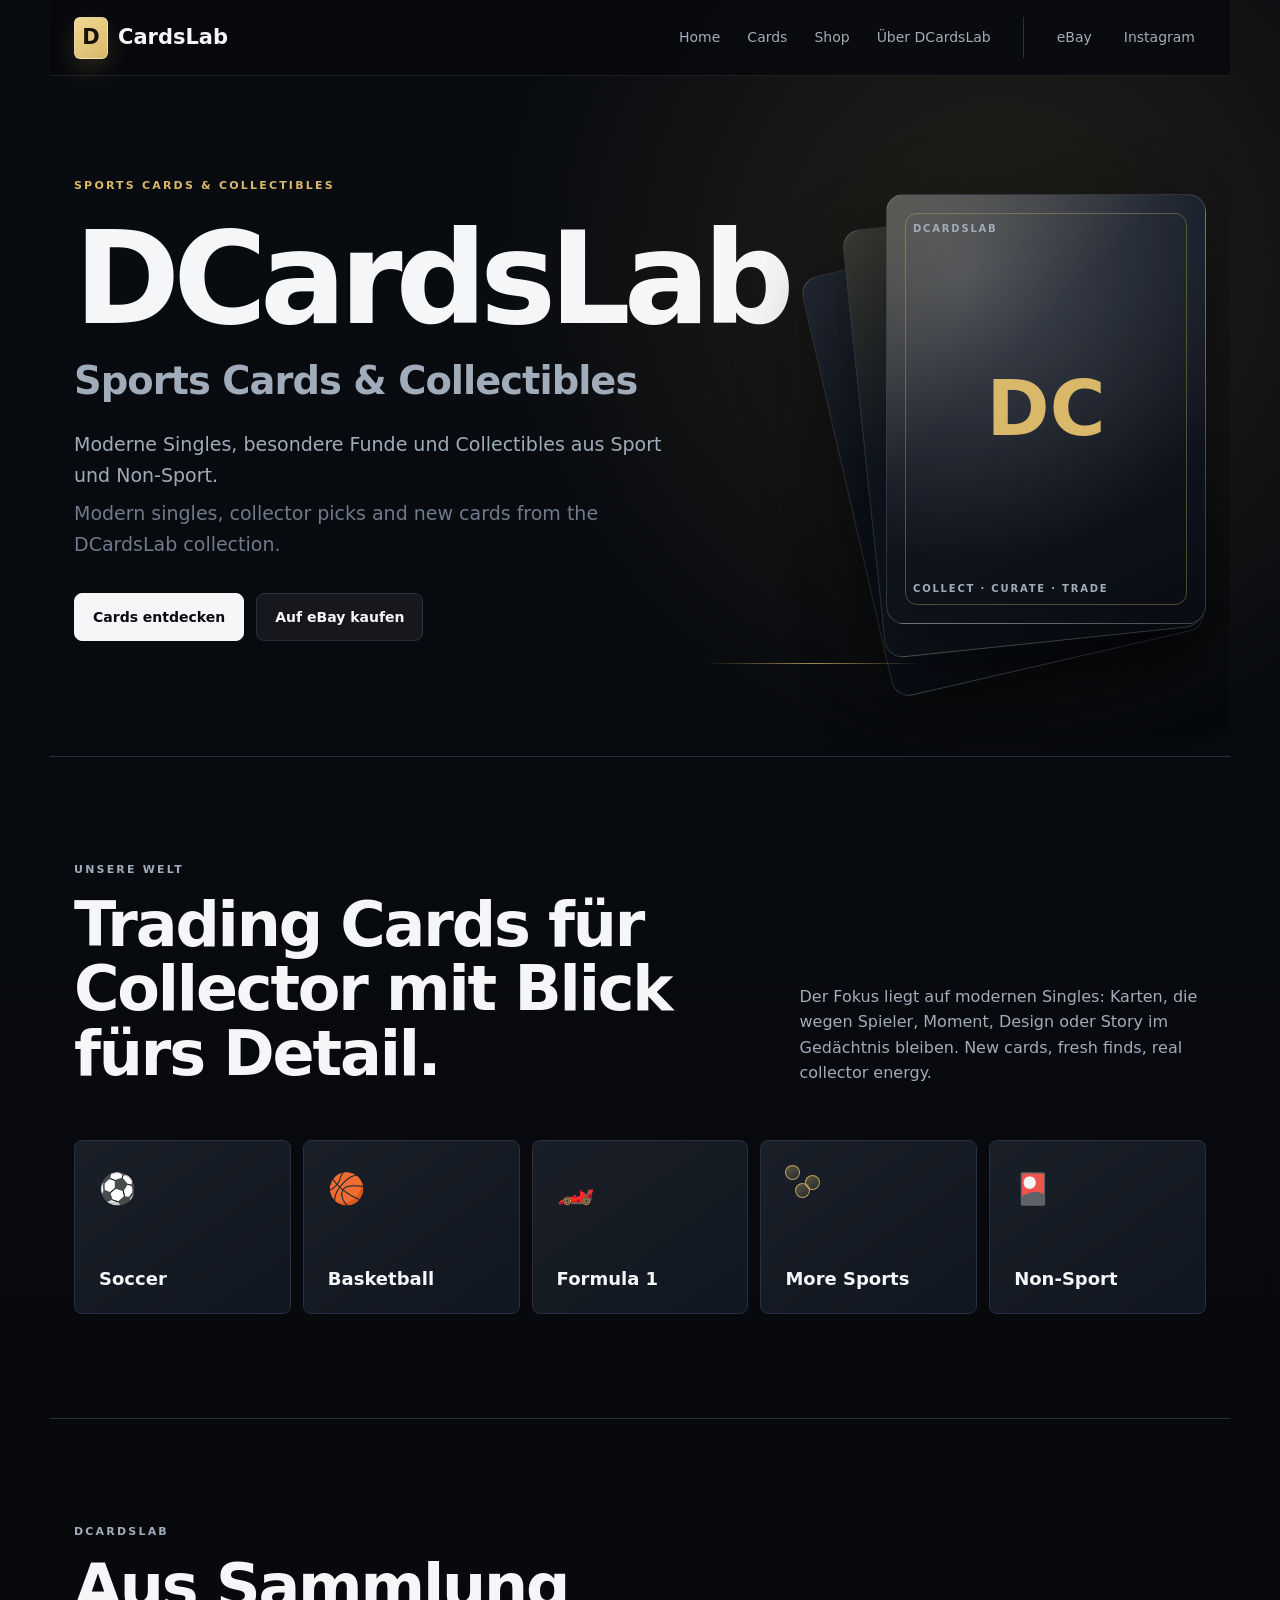
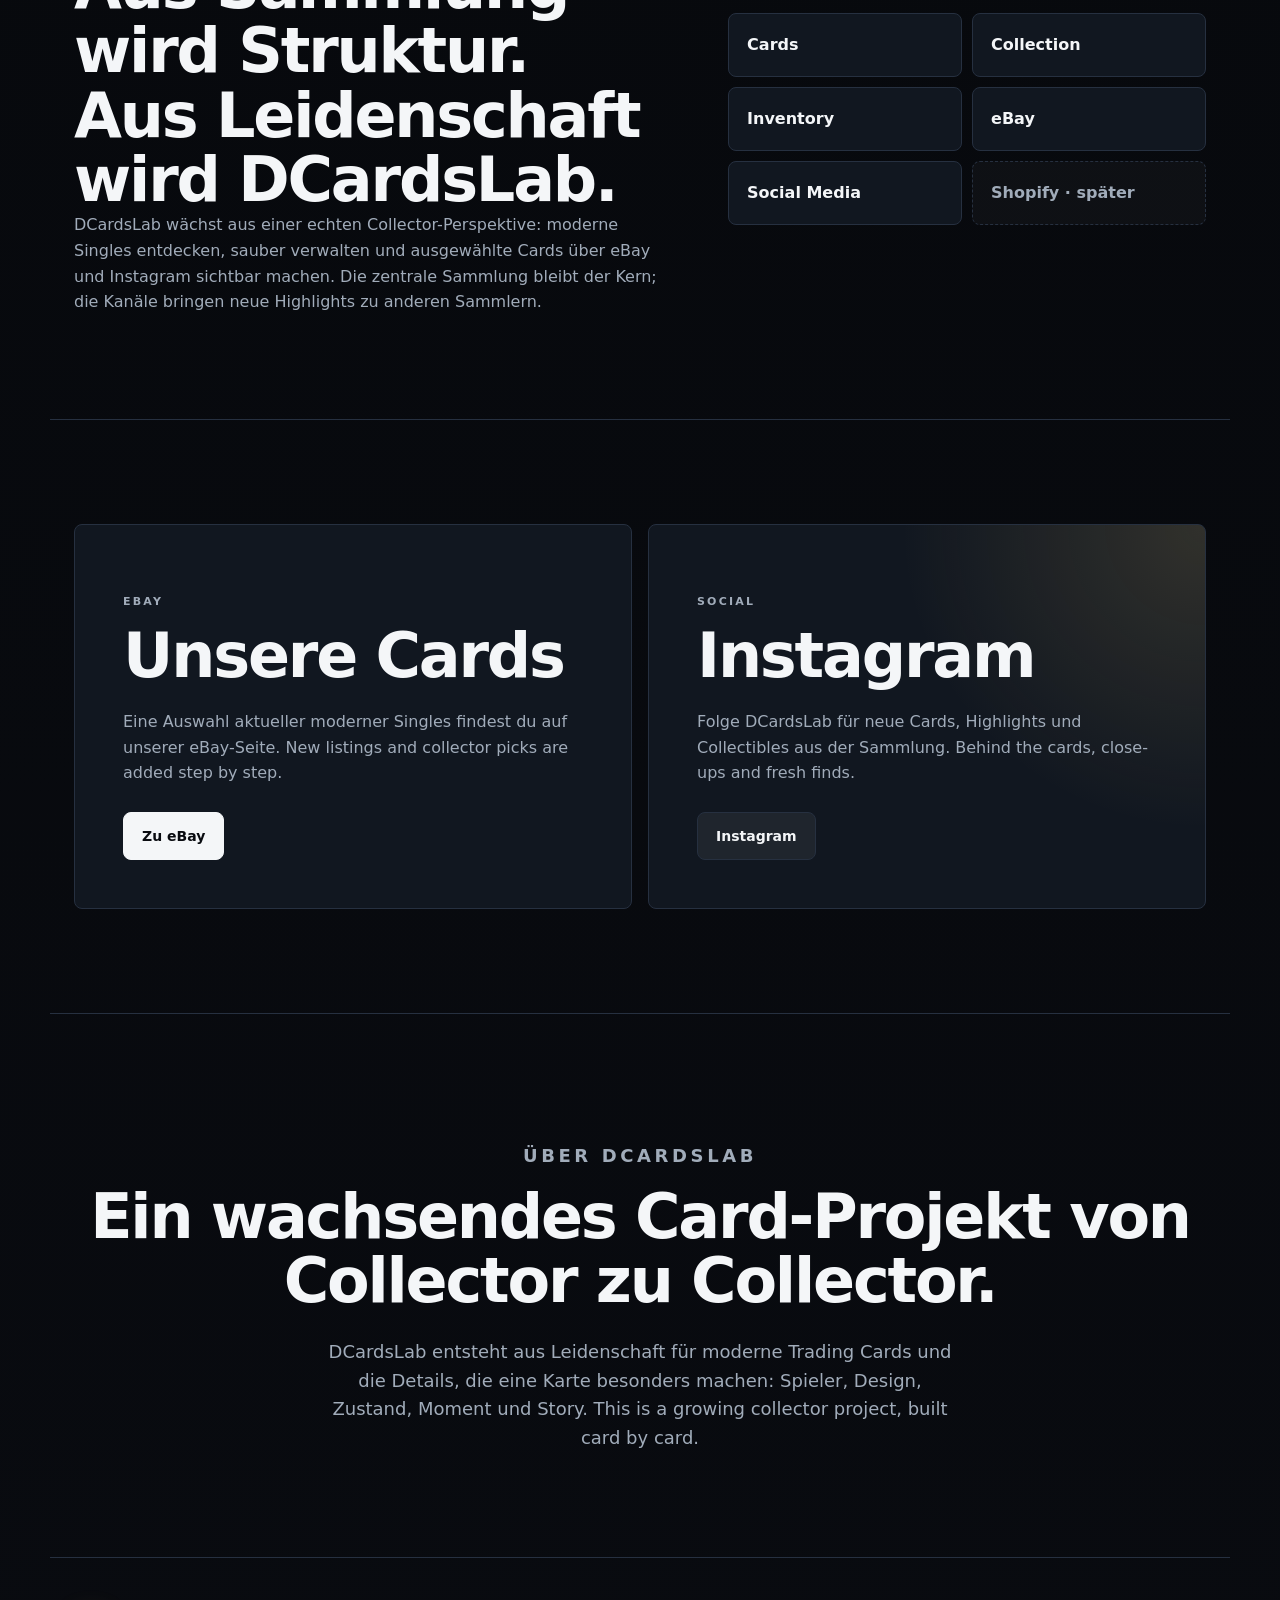
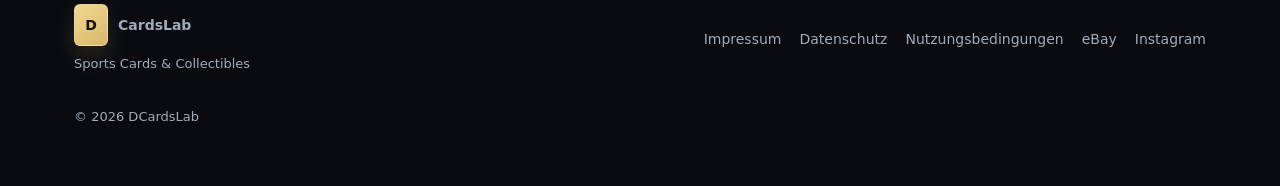
==== commit badbaf12: "Add collector-focused DCardsLab content" ====
--- a/index.html
+++ b/index.html
@@ -5,13 +5,13 @@
     <meta name="viewport" content="width=device-width, initial-scale=1">
     <meta
       name="description"
-      content="DCardsLab - Sports Cards & Collectibles. Ein wachsendes Card-Projekt für Trading Cards, Sammlung und Card-Business."
+      content="DCardsLab - Sports Cards & Collectibles. Moderne Singles, Sammlerleidenschaft und neue Cards auf eBay und Instagram."
     >
     <meta name="theme-color" content="#090b10">
     <meta property="og:title" content="DCardsLab - Sports Cards & Collectibles">
     <meta
       property="og:description"
-      content="Entdecke, verwalte und sammle besondere Trading Cards aus Sport und Non-Sport."
+      content="Moderne Trading Card Singles, gesammelt mit Leidenschaft und kuratiert für Collector."
     >
     <meta property="og:type" content="website">
     <meta property="og:url" content="https://dcardslab.de">
@@ -56,7 +56,8 @@
             <span>Sports Cards &amp; Collectibles</span>
           </h1>
           <p class="hero-copy">
-            Entdecke, verwalte und sammle besondere Trading Cards aus Sport und Non-Sport.
+            Moderne Singles, besondere Funde und Collectibles aus Sport und Non-Sport.
+            <span>Modern singles, collector picks and new cards from the DCardsLab collection.</span>
           </p>
           <div class="actions" aria-label="Hauptaktionen">
             <a class="btn btn-primary" href="#cards">Cards entdecken</a>
@@ -79,11 +80,11 @@
         <div class="section-head">
           <div>
             <p class="eyebrow">Unsere Welt</p>
-            <h2 id="world-title">Trading Cards aus den Welten, die Sammler bewegen.</h2>
+            <h2 id="world-title">Trading Cards für Collector mit Blick fürs Detail.</h2>
           </div>
           <p>
-            DCardsLab startet mit einem kuratierten Fokus auf Sports Cards und Non-Sport
-            Collectibles. Die Kategorien wachsen mit dem Projekt.
+            Der Fokus liegt auf modernen Singles: Karten, die wegen Spieler, Moment,
+            Design oder Story im Gedächtnis bleiben. New cards, fresh finds, real collector energy.
           </p>
         </div>
 
@@ -91,21 +92,27 @@
           <article class="category-card"><span>⚽</span><h3>Soccer</h3></article>
           <article class="category-card"><span>🏀</span><h3>Basketball</h3></article>
           <article class="category-card"><span>🏎️</span><h3>Formula 1</h3></article>
-          <article class="category-card"><span>⚾</span><h3>Baseball</h3></article>
-          <article class="category-card"><span>🏒</span><h3>Ice Hockey</h3></article>
-          <article class="category-card"><span>🎾</span><h3>Tennis</h3></article>
-          <article class="category-card category-wide"><span>🎴</span><h3>Non-Sport</h3></article>
+          <article class="category-card">
+            <span class="sports-mark" aria-hidden="true">
+              <i></i>
+              <i></i>
+              <i></i>
+            </span>
+            <h3>More Sports</h3>
+          </article>
+          <article class="category-card"><span>🎴</span><h3>Non-Sport</h3></article>
         </div>
       </section>
 
       <section class="section lab-section" aria-labelledby="lab-title">
         <div class="lab-copy">
           <p class="eyebrow">DCardsLab</p>
-          <h2 id="lab-title">Zentrale Basis für Sammlung und Card-Business.</h2>
+          <h2 id="lab-title">Aus Sammlung wird Struktur. Aus Leidenschaft wird DCardsLab.</h2>
           <p>
-            DCardsLab verbindet Sammlung, Kartenverwaltung und Card-Business. Die
-            eigene Datenbasis steht im Mittelpunkt; eBay, Instagram, TikTok und später
-            Shopify sind Kanäle, die das Projekt ergänzen.
+            DCardsLab wächst aus einer echten Collector-Perspektive: moderne Singles
+            entdecken, sauber verwalten und ausgewählte Cards über eBay und Instagram
+            sichtbar machen. Die zentrale Sammlung bleibt der Kern; die Kanäle bringen
+            neue Highlights zu anderen Sammlern.
           </p>
         </div>
 
@@ -121,27 +128,33 @@
 
       <section class="section split-section" id="shop" aria-labelledby="shop-title">
         <article class="feature-panel">
-          <p class="eyebrow">Shop</p>
+          <p class="eyebrow">eBay</p>
           <h2 id="shop-title">Unsere Cards</h2>
-          <p>Eine Auswahl aktueller Karten findest du in unserem eBay-Shop.</p>
-          <a class="btn btn-primary" data-link="ebay" href="#">Zum eBay-Shop</a>
+          <p>
+            Eine Auswahl aktueller moderner Singles findest du auf unserer eBay-Seite.
+            New listings and collector picks are added step by step.
+          </p>
+          <a class="btn btn-primary" data-link="ebay" href="#">Zu eBay</a>
         </article>
 
         <article class="feature-panel feature-panel-social">
           <p class="eyebrow">Social</p>
           <h2>Instagram</h2>
-          <p>Folge DCardsLab für neue Cards, Highlights und Collectibles.</p>
+          <p>
+            Folge DCardsLab für neue Cards, Highlights und Collectibles aus der Sammlung.
+            Behind the cards, close-ups and fresh finds.
+          </p>
           <a class="btn btn-secondary" data-link="instagram" href="#">Instagram</a>
         </article>
       </section>
 
       <section class="section about-section" id="about" aria-labelledby="about-title">
         <p class="eyebrow">Über DCardsLab</p>
-        <h2 id="about-title">Ein wachsendes Card-Projekt mit klarer Richtung.</h2>
+        <h2 id="about-title">Ein wachsendes Card-Projekt von Collector zu Collector.</h2>
         <p>
-          DCardsLab entsteht aus Leidenschaft für Sports Cards & Collectibles. Schritt
-          für Schritt wird daraus eine strukturierte Heimat für besondere Karten, eine
-          wachsende Sammlung und die Aktivitäten rund um das Card-Business.
+          DCardsLab entsteht aus Leidenschaft für moderne Trading Cards und die Details,
+          die eine Karte besonders machen: Spieler, Design, Zustand, Moment und Story.
+          This is a growing collector project, built card by card.
         </p>
       </section>
     </main>
--- a/css/style.css
+++ b/css/style.css
@@ -243,6 +243,12 @@
   font-size: 19px;
 }
 
+.hero-copy span {
+  display: block;
+  margin-top: 8px;
+  color: var(--subtle);
+}
+
 .actions {
   display: flex;
   flex-wrap: wrap;
@@ -403,7 +409,7 @@
 
 .categories {
   display: grid;
-  grid-template-columns: repeat(4, minmax(0, 1fr));
+  grid-template-columns: repeat(5, minmax(0, 1fr));
   gap: 12px;
   margin-top: 54px;
 }
@@ -434,8 +440,33 @@
   font-size: 30px;
 }
 
-.category-wide {
-  grid-column: span 2;
+.sports-mark {
+  position: relative;
+  display: inline-grid;
+  grid-template-columns: repeat(2, 15px);
+  grid-template-rows: repeat(2, 15px);
+  gap: 5px;
+  width: 35px;
+  height: 35px;
+}
+
+.sports-mark i {
+  display: block;
+  width: 15px;
+  height: 15px;
+  border: 1px solid rgba(217, 184, 106, 0.8);
+  border-radius: 50%;
+  background: linear-gradient(145deg, rgba(217, 184, 106, 0.36), rgba(255, 255, 255, 0.06));
+}
+
+.sports-mark i:nth-child(2) {
+  transform: translateY(10px);
+}
+
+.sports-mark i:nth-child(3) {
+  grid-column: 1 / 3;
+  justify-self: center;
+  transform: translateY(-2px);
 }
 
 .lab-section {
@@ -695,10 +726,6 @@
     grid-template-columns: 1fr;
   }
 
-  .category-wide {
-    grid-column: auto;
-  }
-
   .category-card {
     min-height: 128px;
     padding: 20px;
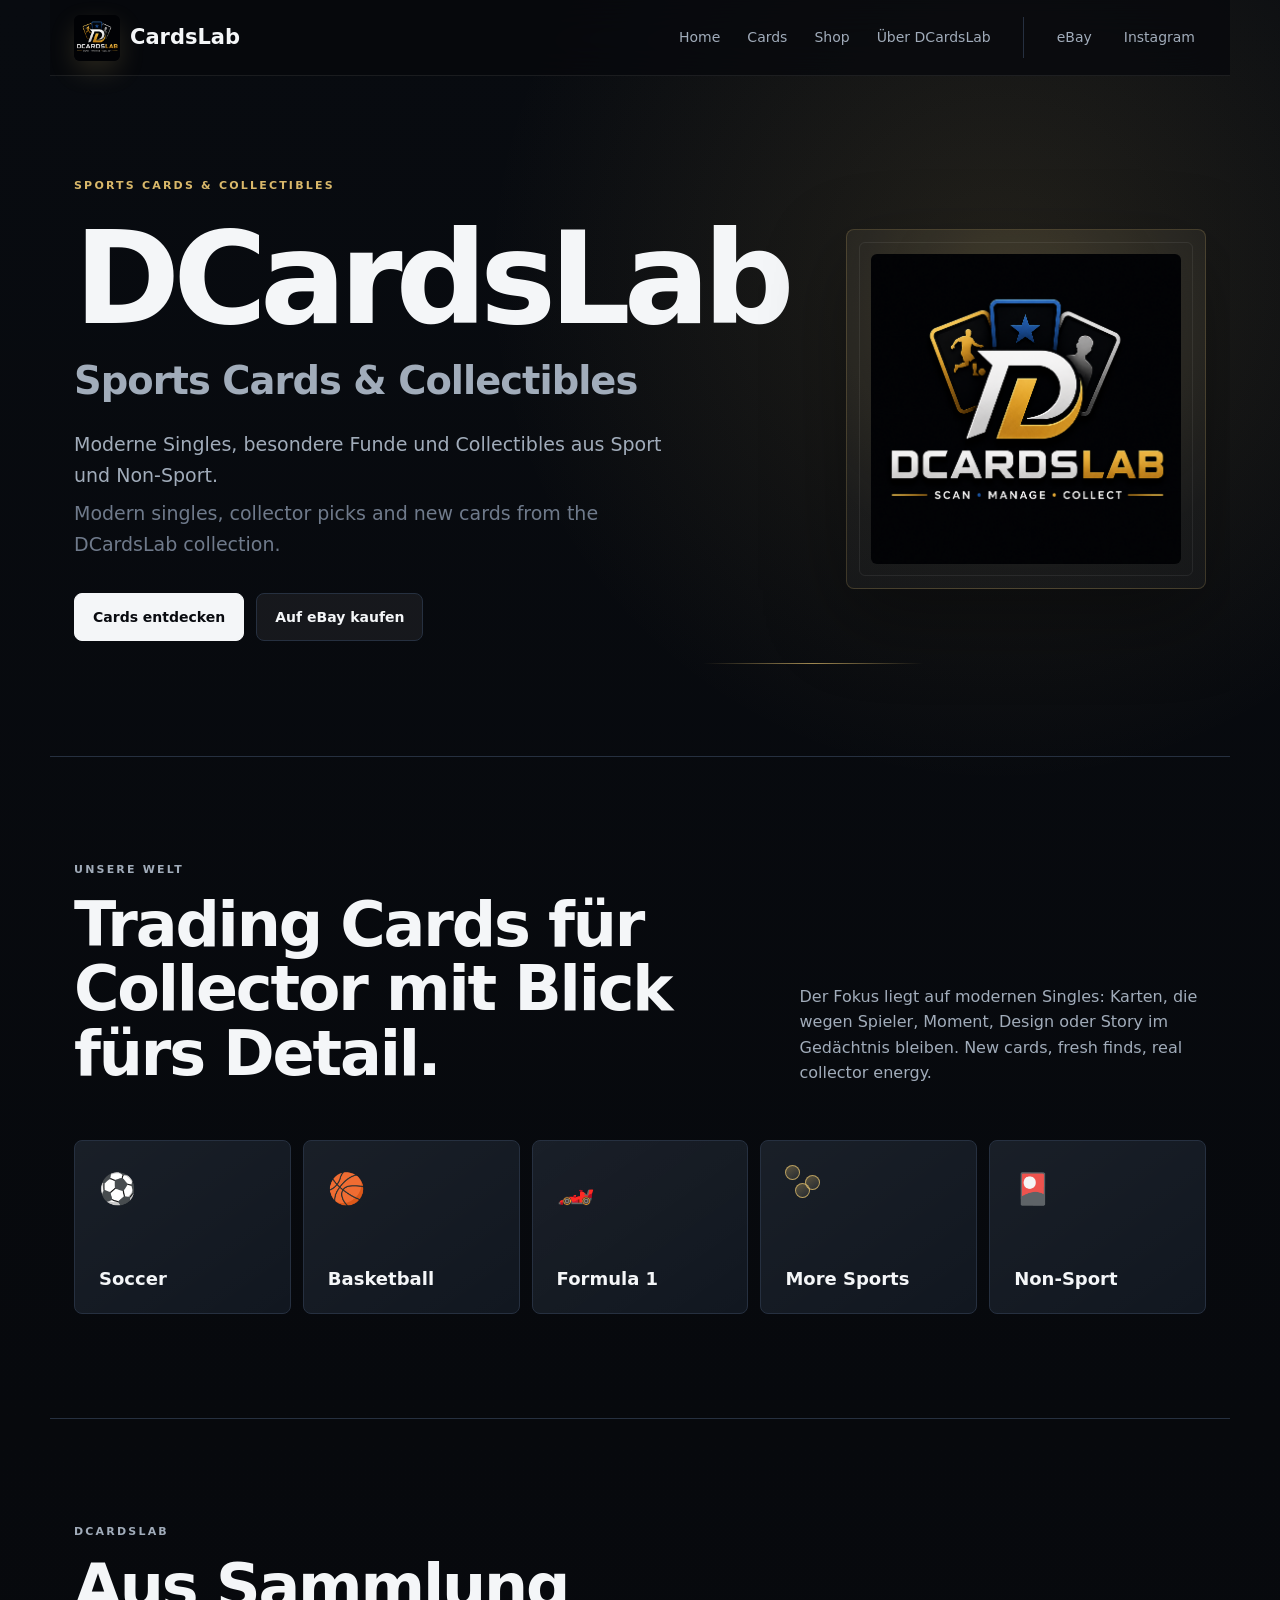
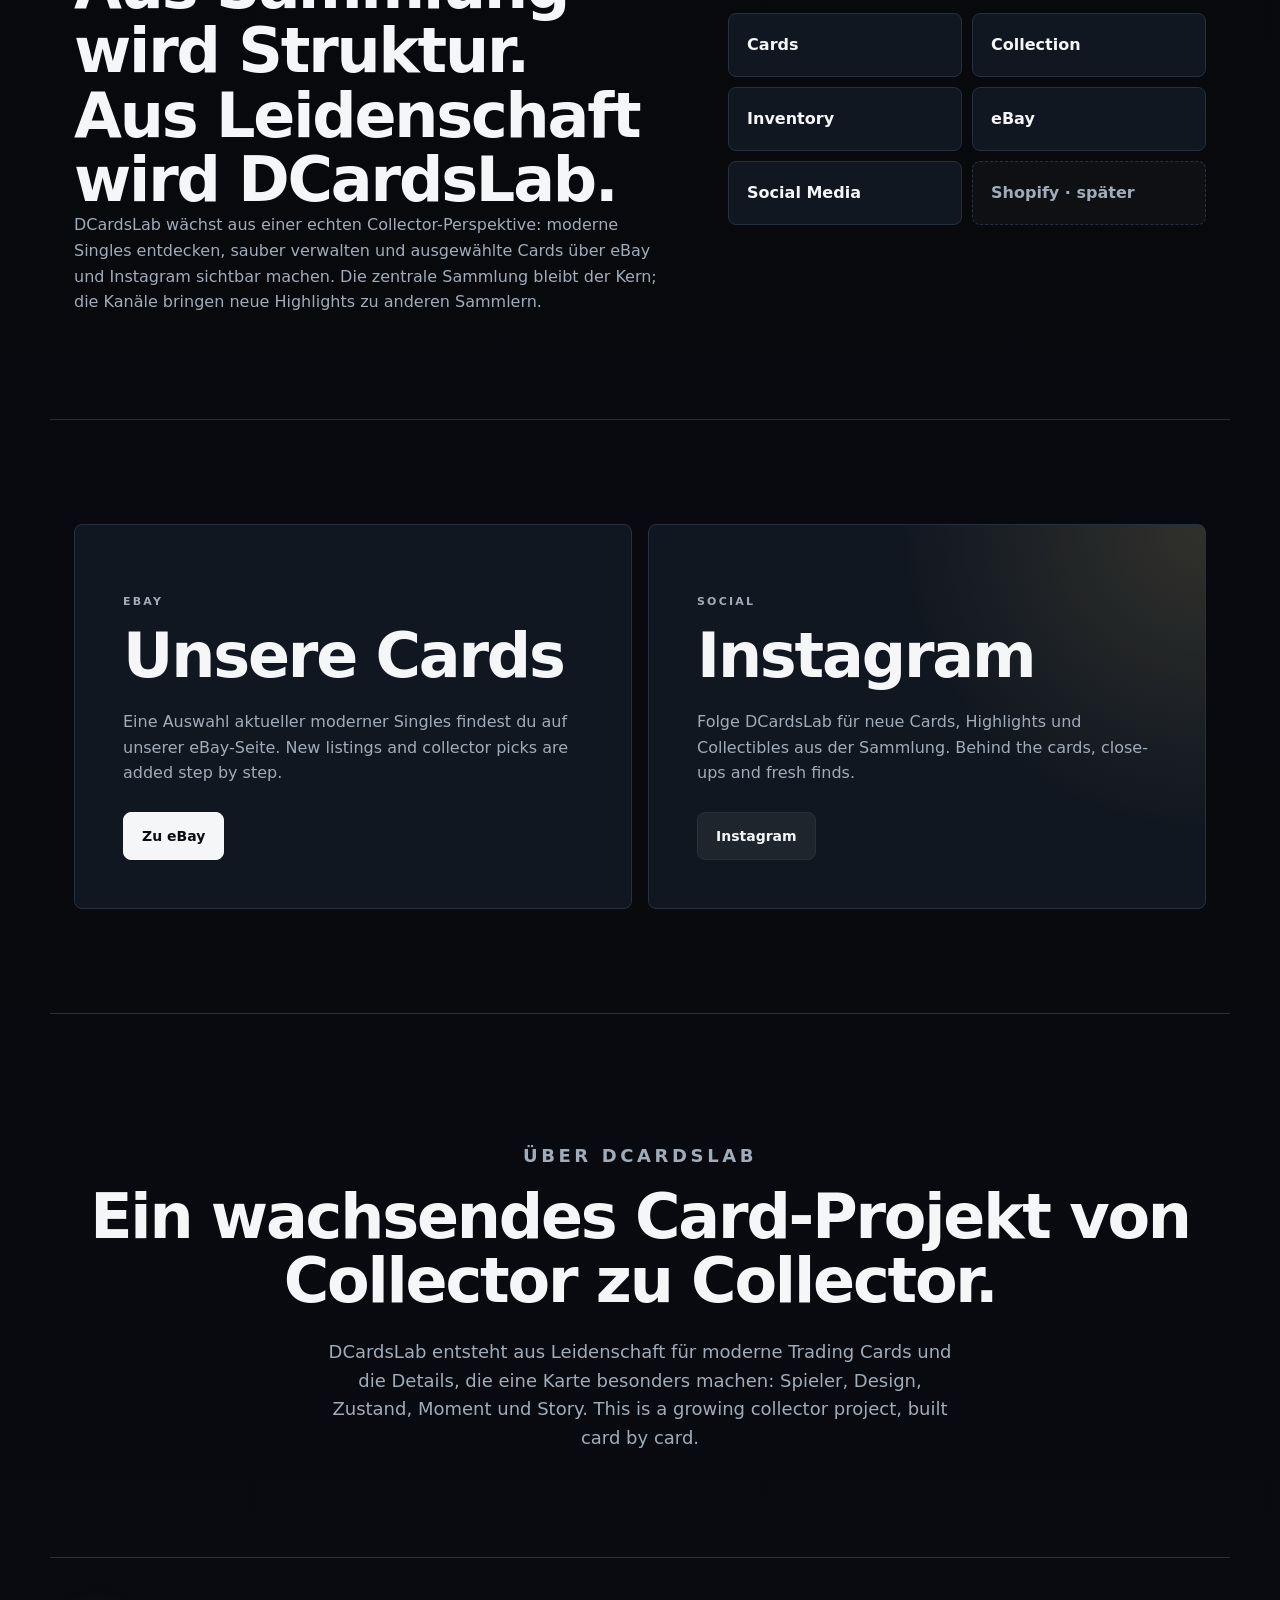
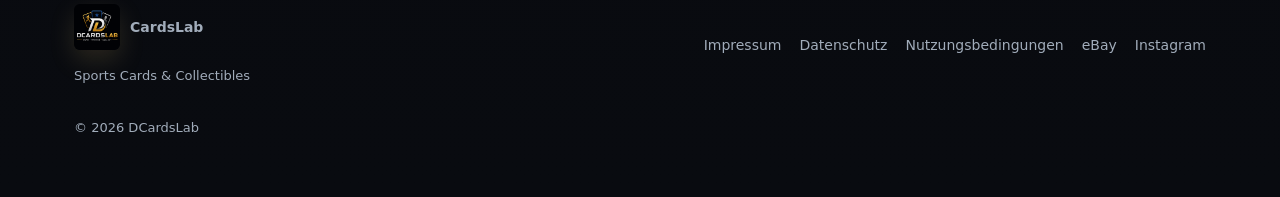
==== commit 58db0f2a: "Add DCardsLab logo and legal page drafts" ====
--- a/index.html
+++ b/index.html
@@ -22,7 +22,7 @@
   <body>
     <header class="site-header">
       <a class="brand" href="#home" aria-label="DCardsLab Home">
-        <span class="brand-mark">D</span>
+        <img src="assets/dcardslab-logo.png" alt="" class="brand-logo">
         <span>CardsLab</span>
       </a>
 
@@ -66,12 +66,8 @@
         </div>
 
         <div class="hero-visual" aria-hidden="true">
-          <div class="foil-card card-back"></div>
-          <div class="foil-card card-mid"></div>
-          <div class="foil-card card-front">
-            <div class="card-topline">DCARDSLAB</div>
-            <div class="card-symbol">DC</div>
-            <div class="card-bottomline">Collect · Curate · Trade</div>
+          <div class="logo-showcase">
+            <img src="assets/dcardslab-logo.png" alt="">
           </div>
         </div>
       </section>
@@ -162,7 +158,7 @@
     <footer class="site-footer">
       <div>
         <a class="brand" href="#home" aria-label="DCardsLab Home">
-          <span class="brand-mark">D</span>
+          <img src="assets/dcardslab-logo.png" alt="" class="brand-logo">
           <span>CardsLab</span>
         </a>
         <p>Sports Cards &amp; Collectibles</p>
--- a/css/style.css
+++ b/css/style.css
@@ -75,16 +75,13 @@
   line-height: 1;
 }
 
-.brand-mark {
-  display: grid;
-  place-items: center;
-  width: 34px;
-  height: 42px;
-  color: #14100a;
-  background: linear-gradient(145deg, #f1d892, var(--accent));
-  border: 1px solid rgba(255, 255, 255, 0.28);
+.brand-logo {
+  display: block;
+  width: 46px;
+  height: 46px;
+  object-fit: contain;
   border-radius: 6px;
-  box-shadow: 0 10px 26px rgba(217, 184, 106, 0.18);
+  box-shadow: 0 10px 26px rgba(217, 184, 106, 0.16);
 }
 
 .nav {
@@ -304,72 +301,37 @@
 
 .hero-visual {
   position: relative;
-  width: 320px;
-  height: 430px;
+  width: min(390px, 100%);
   justify-self: end;
 }
 
-.foil-card {
+.logo-showcase {
+  position: relative;
+  padding: 24px;
+  border: 1px solid rgba(217, 184, 106, 0.2);
+  border-radius: var(--radius);
+  background:
+    radial-gradient(circle at 50% 24%, rgba(217, 184, 106, 0.14), transparent 16rem),
+    rgba(255, 255, 255, 0.03);
+  box-shadow: var(--shadow);
+}
+
+.logo-showcase::after {
   position: absolute;
-  inset: 0;
-  border: 1px solid rgba(255, 255, 255, 0.16);
-  border-radius: 18px;
-  box-shadow: var(--shadow);
-}
-
-.card-back {
-  transform: rotate(-13deg) translate(-52px, 34px);
-  background:
-    linear-gradient(145deg, rgba(255, 255, 255, 0.08), transparent 36%),
-    linear-gradient(135deg, #101722, #06080d);
-}
-
-.card-mid {
-  transform: rotate(-6deg) translate(-25px, 17px);
-  background:
-    linear-gradient(150deg, rgba(217, 184, 106, 0.2), transparent 40%),
-    linear-gradient(135deg, #131b26, #090d13);
-}
-
-.card-front {
-  display: flex;
-  flex-direction: column;
-  justify-content: space-between;
-  padding: 26px;
-  overflow: hidden;
-  background:
-    radial-gradient(circle at 25% 18%, rgba(255, 255, 255, 0.2), transparent 18rem),
-    linear-gradient(135deg, rgba(217, 184, 106, 0.22), transparent 38%),
-    linear-gradient(155deg, #1a2230, #090c12);
-}
-
-.card-front::before {
-  position: absolute;
-  inset: 18px;
+  inset: 12px;
   content: "";
-  border: 1px solid rgba(217, 184, 106, 0.34);
-  border-radius: 12px;
-}
-
-.card-topline,
-.card-bottomline {
+  border: 1px solid rgba(255, 255, 255, 0.07);
+  border-radius: 6px;
+  pointer-events: none;
+}
+
+.logo-showcase img {
   position: relative;
   z-index: 1;
-  color: var(--muted);
-  font-size: 10px;
-  font-weight: 800;
-  letter-spacing: 0.18em;
-  text-transform: uppercase;
-}
-
-.card-symbol {
-  position: relative;
-  z-index: 1;
-  color: var(--accent);
-  font-size: 76px;
-  font-weight: 900;
-  line-height: 1;
-  text-align: center;
+  display: block;
+  width: 100%;
+  height: auto;
+  border-radius: 6px;
 }
 
 .section {
@@ -598,6 +560,34 @@
 .notice p {
   margin: 10px 0 0;
   color: var(--muted);
+}
+
+.legal-section {
+  padding: 30px 0;
+  border-bottom: 1px solid var(--line);
+}
+
+.legal-section h2 {
+  margin-bottom: 12px;
+  color: var(--text);
+  font-size: 24px;
+  letter-spacing: 0;
+}
+
+.legal-section p {
+  margin: 0;
+  color: var(--muted);
+}
+
+.legal-section p + p {
+  margin-top: 14px;
+}
+
+.legal-section a {
+  color: var(--text);
+  text-decoration: underline;
+  text-decoration-color: rgba(217, 184, 106, 0.55);
+  text-underline-offset: 4px;
 }
 
 @media (max-width: 1100px) {
@@ -656,7 +646,6 @@
 
   .hero-visual {
     width: min(320px, 70vw);
-    height: 410px;
     justify-self: center;
   }
 
@@ -696,9 +685,9 @@
     font-size: 19px;
   }
 
-  .brand-mark {
-    width: 30px;
-    height: 38px;
+  .brand-logo {
+    width: 40px;
+    height: 40px;
   }
 
   .hero,
@@ -718,10 +707,6 @@
     align-items: stretch;
   }
 
-  .hero-visual {
-    height: 340px;
-  }
-
   .categories {
     grid-template-columns: 1fr;
   }
